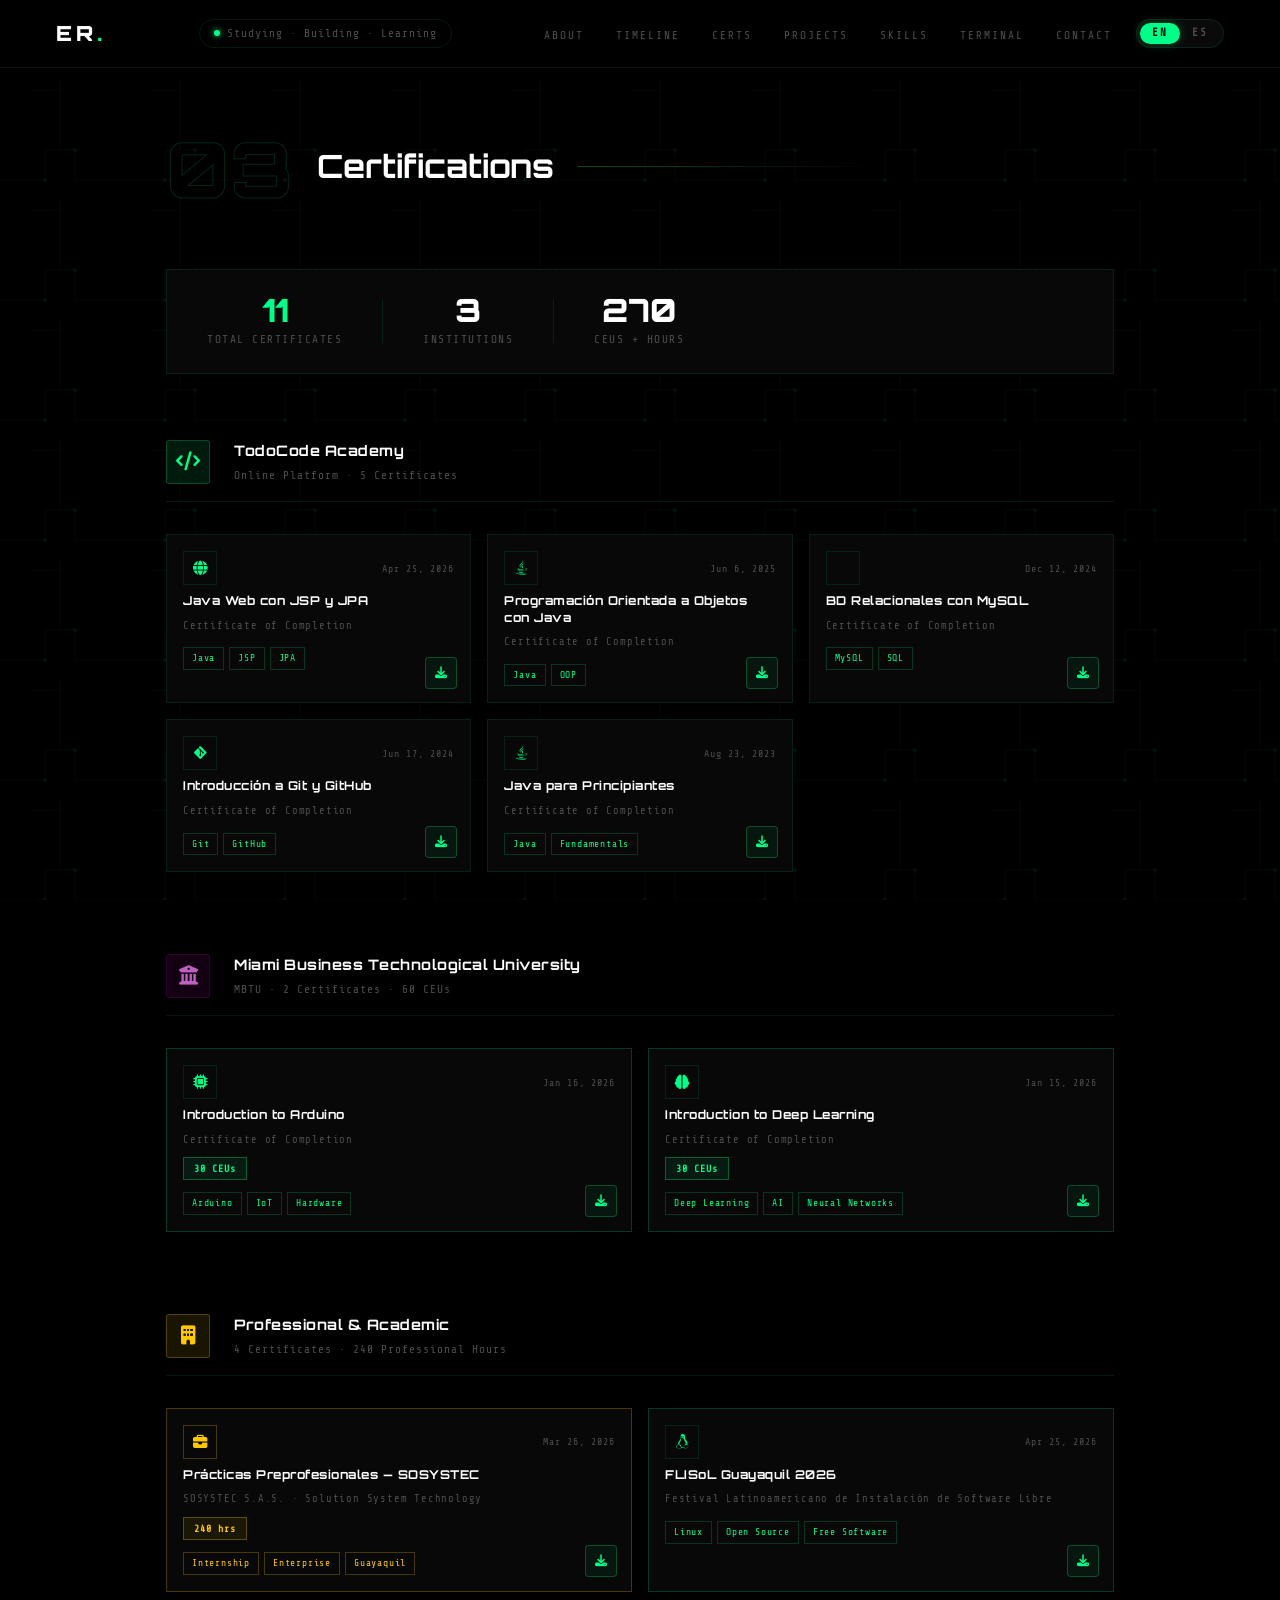
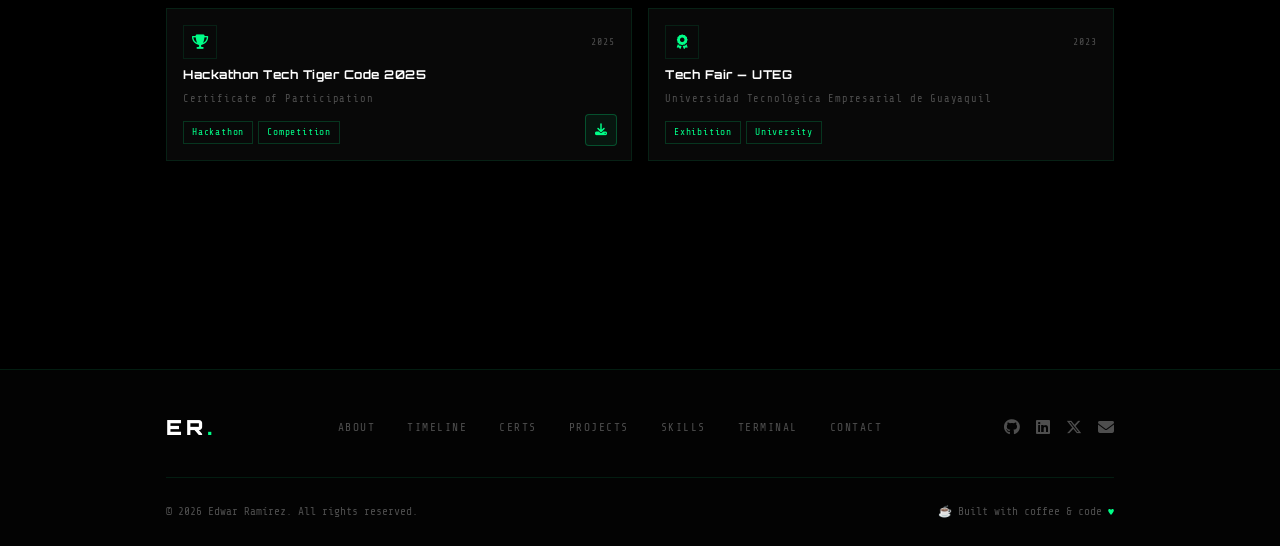
==== certs.html @ d4b58352 "feat: add Tech Tiger Code Challenge certificate - Add CERTIFICADO-TECH-TIGER-CODE-2025.pdf to certif" ====
<!DOCTYPE html>
<html lang="en" data-lang="en">
<head>
  <meta charset="UTF-8"/>
  <meta name="viewport" content="width=device-width, initial-scale=1.0"/>
  <title>Certifications | Edwar Ramírez</title>
  <link href="https://fonts.googleapis.com/css2?family=Orbitron:wght@400;700;900&family=Share+Tech+Mono&family=Space+Grotesk:wght@300;400;600;700&display=swap" rel="stylesheet"/>
  <link rel="stylesheet" href="https://cdnjs.cloudflare.com/ajax/libs/font-awesome/6.5.1/css/all.min.css"/>
  <link rel="stylesheet" href="styles.css"/>
  <link rel="icon" href="coffee-icon.png" type="image/png"/>
</head>
<body>
  <canvas id="matrixCanvas"></canvas>
  <div id="nav-placeholder"></div>

  <section class="section visible" id="certs">
    <div class="wrap">

      <div class="sec-head">
        <span class="sec-n">03</span>
        <h2 data-i18n="certs_title">Certifications</h2>
        <span class="sec-line"></span>
      </div>

      <!-- ── COUNTER STRIP ── -->
      <div class="certs-counter-strip">
        <div class="cert-count-item">
          <span class="cert-count-n accent">11</span>
          <span class="cert-count-l" data-i18n="certs_total">Total Certificates</span>
        </div>
        <div class="cert-count-div"></div>
        <div class="cert-count-item">
          <span class="cert-count-n">3</span>
          <span class="cert-count-l" data-i18n="certs_institutions">Institutions</span>
        </div>
        <div class="cert-count-div"></div>
        <div class="cert-count-item">
          <span class="cert-count-n">270</span>
          <span class="cert-count-l" data-i18n="certs_hours">CEUs + Hours</span>
        </div>
      </div>

      <!-- ══════════════════════════════
           BLOCK 1 — TodoCode Academy
      ══════════════════════════════ -->
      <div class="cert-block">
        <div class="cert-block-header">
          <div class="cert-block-logo todocode">
            <i class="fas fa-code"></i>
          </div>
          <div>
            <p class="cert-block-org">TodoCode Academy</p>
            <p class="cert-block-sub" data-i18n="certs_online">Online Platform · 5 Certificates</p>
          </div>
        </div>

        <div class="cert-grid">
          <div class="cert-card">
            <div class="cert-card-top">
              <div class="cert-ico"><i class="fas fa-globe"></i></div>
              <span class="cert-date">Apr 25, 2026</span>
            </div>
            <p class="cert-name" data-i18n="c_javaweb">Java Web con JSP y JPA</p>
            <p class="cert-sub" data-i18n="cert_completion">Certificate of Completion</p>
            <div class="cert-card-tags"><span>Java</span><span>JSP</span><span>JPA</span></div>
            <a href="certificados/Certificado Java Web - TodoCode.pdf" target="_blank" class="cert-download" title="Download Certificate"><i class="fas fa-download"></i></a>
          </div>

          <div class="cert-card">
            <div class="cert-card-top">
              <div class="cert-ico"><i class="fab fa-java"></i></div>
              <span class="cert-date">Jun 6, 2025</span>
            </div>
            <p class="cert-name" data-i18n="c_poo">Programación Orientada a Objetos con Java</p>
            <p class="cert-sub" data-i18n="cert_completion">Certificate of Completion</p>
            <div class="cert-card-tags"><span>Java</span><span>OOP</span></div>
            <a href="certificados/Certificado Curso POO con Java - TodoCode.pdf" target="_blank" class="cert-download" title="Download Certificate"><i class="fas fa-download"></i></a>
          </div>

          <div class="cert-card">
            <div class="cert-card-top">
              <div class="cert-ico"><i class="fa-brands fa-mysql"></i></div>
              <span class="cert-date">Dec 12, 2024</span>
            </div>
            <p class="cert-name" data-i18n="c_bd">BD Relacionales con MySQL</p>
            <p class="cert-sub" data-i18n="cert_completion">Certificate of Completion</p>
            <div class="cert-card-tags"><span>MySQL</span><span>SQL</span></div>
            <a href="certificados/BD Relacionales con MySQL - TodoCode.pdf" target="_blank" class="cert-download" title="Download Certificate"><i class="fas fa-download"></i></a>
          </div>

          <div class="cert-card">
            <div class="cert-card-top">
              <div class="cert-ico"><i class="fab fa-git-alt"></i></div>
              <span class="cert-date">Jun 17, 2024</span>
            </div>
            <p class="cert-name" data-i18n="c_git">Introducción a Git y GitHub</p>
            <p class="cert-sub" data-i18n="cert_completion">Certificate of Completion</p>
            <div class="cert-card-tags"><span>Git</span><span>GitHub</span></div>
            <a href="certificados/Git y GitHub - TodoCode.pdf" target="_blank" class="cert-download" title="Download Certificate"><i class="fas fa-download"></i></a>
          </div>

          <div class="cert-card">
            <div class="cert-card-top">
              <div class="cert-ico"><i class="fab fa-java"></i></div>
              <span class="cert-date">Aug 23, 2023</span>
            </div>
            <p class="cert-name" data-i18n="c_javabeg">Java para Principiantes</p>
            <p class="cert-sub" data-i18n="cert_completion">Certificate of Completion</p>
            <div class="cert-card-tags"><span>Java</span><span>Fundamentals</span></div>
            <a href="certificados/Java para Principiantes - TodoCode.pdf" target="_blank" class="cert-download" title="Download Certificate"><i class="fas fa-download"></i></a>
          </div>
        </div>
      </div>

      <!-- ══════════════════════════════
           BLOCK 2 — MBTU
      ══════════════════════════════ -->
      <div class="cert-block">
        <div class="cert-block-header">
          <div class="cert-block-logo mbtu">
            <i class="fas fa-university"></i>
          </div>
          <div>
            <p class="cert-block-org">Miami Business Technological University</p>
            <p class="cert-block-sub" data-i18n="certs_mbtu_sub">MBTU · 2 Certificates · 60 CEUs</p>
          </div>
        </div>

        <div class="cert-grid cert-grid--2">
          <div class="cert-card cert-card--featured">
            <div class="cert-card-top">
              <div class="cert-ico"><i class="fas fa-microchip"></i></div>
              <span class="cert-date">Jan 16, 2026</span>
            </div>
            <p class="cert-name" data-i18n="c_arduino">Introduction to Arduino</p>
            <p class="cert-sub" data-i18n="cert_completion">Certificate of Completion</p>
            <div class="cert-ceu-badge">30 CEUs</div>
            <div class="cert-card-tags"><span>Arduino</span><span>IoT</span><span>Hardware</span></div>
            <a href="certificados/Ramirez_Castillo_Edwar_Antonio_1762299228 (1).pdf" target="_blank" class="cert-download" title="Download Certificate"><i class="fas fa-download"></i></a>
          </div>

          <div class="cert-card cert-card--featured">
            <div class="cert-card-top">
              <div class="cert-ico"><i class="fas fa-brain"></i></div>
              <span class="cert-date">Jan 15, 2026</span>
            </div>
            <p class="cert-name" data-i18n="c_dl">Introduction to Deep Learning</p>
            <p class="cert-sub" data-i18n="cert_completion">Certificate of Completion</p>
            <div class="cert-ceu-badge">30 CEUs</div>
            <div class="cert-card-tags"><span>Deep Learning</span><span>AI</span><span>Neural Networks</span></div>
            <a href="certificados/Ramirez_Castillo_Edwar_Antonio_1762299228.pdf" target="_blank" class="cert-download" title="Download Certificate"><i class="fas fa-download"></i></a>
          </div>
        </div>
      </div>

      <!-- ══════════════════════════════
           BLOCK 3 — Professional & Academic
      ══════════════════════════════ -->
      <div class="cert-block">
        <div class="cert-block-header">
          <div class="cert-block-logo sosystec">
            <i class="fas fa-building"></i>
          </div>
          <div>
            <p class="cert-block-org" data-i18n="certs_other_org">Professional &amp; Academic</p>
            <p class="cert-block-sub" data-i18n="certs_other_sub">4 Certificates · 240 Professional Hours</p>
          </div>
        </div>

        <div class="cert-grid cert-grid--2">
          <div class="cert-card cert-card--featured cert-card--gold">
            <div class="cert-card-top">
              <div class="cert-ico"><i class="fas fa-briefcase"></i></div>
              <span class="cert-date">Mar 26, 2026</span>
            </div>
            <p class="cert-name" data-i18n="c_sosystec">Prácticas Preprofesionales — SOSYSTEC</p>
            <p class="cert-sub">SOSYSTEC S.A.S. · Solution System Technology</p>
            <div class="cert-ceu-badge cert-ceu-badge--gold">240 hrs</div>
            <div class="cert-card-tags"><span>Internship</span><span>Enterprise</span><span>Guayaquil</span></div>
            <a href="certificados/CERTIFICADO-EDWAR-RAMIREZ-SOSYSTEC.pdf" target="_blank" class="cert-download" title="Download Certificate"><i class="fas fa-download"></i></a>
          </div>

          <div class="cert-card cert-card--featured">
            <div class="cert-card-top">
              <div class="cert-ico"><i class="fab fa-linux"></i></div>
              <span class="cert-date">Apr 25, 2026</span>
            </div>
            <p class="cert-name">FLISoL Guayaquil 2026</p>
            <p class="cert-sub">Festival Latinoamericano de Instalación de Software Libre</p>
            <div class="cert-card-tags"><span>Linux</span><span>Open Source</span><span>Free Software</span></div>
            <a href="certificados/FLISOL-GUAYAQUIL-2026.pdf" target="_blank" class="cert-download" title="Download Certificate"><i class="fas fa-download"></i></a>
          </div>

          <div class="cert-card">
            <div class="cert-card-top">
              <div class="cert-ico"><i class="fas fa-trophy"></i></div>
              <span class="cert-date">2025</span>
            </div>
            <p class="cert-name" data-i18n="c_hackathon">Hackathon Tech Tiger Code 2025</p>
            <p class="cert-sub" data-i18n="cert_participation">Certificate of Participation</p>
            <div class="cert-card-tags"><span>Hackathon</span><span>Competition</span></div>
            <a href="certificados/CERTIFICADO-TECH-TIGER-CODE-2025.pdf" target="_blank" class="cert-download" title="Download Certificate"><i class="fas fa-download"></i></a>
          </div>

          <div class="cert-card">
            <div class="cert-card-top">
              <div class="cert-ico"><i class="fas fa-award"></i></div>
              <span class="cert-date">2023</span>
            </div>
            <p class="cert-name" data-i18n="c_uteg">Tech Fair — UTEG</p>
            <p class="cert-sub">Universidad Tecnológica Empresarial de Guayaquil</p>
            <div class="cert-card-tags"><span>Exhibition</span><span>University</span></div>
          </div>
        </div>
      </div>

    </div>
  </section>

  <div id="footer-placeholder"></div>
  <script src="components.js"></script>
  <script src="script.js"></script>

  <style>
    /* ── Certificate Download Button ── */
    .cert-download {
      position: absolute;
      bottom: .85rem;
      right: .85rem;
      width: 32px;
      height: 32px;
      display: flex;
      align-items: center;
      justify-content: center;
      border: 1px solid rgba(0,255,136,.25);
      background: rgba(0,255,136,.06);
      color: var(--accent, #00ff88);
      border-radius: 4px;
      font-size: .75rem;
      text-decoration: none;
      transition: all .2s;
      z-index: 2;
    }
    .cert-download:hover {
      background: var(--accent, #00ff88);
      color: #000;
      border-color: var(--accent, #00ff88);
      box-shadow: 0 0 12px rgba(0,255,136,.3);
    }
    .cert-card { position: relative; }
  </style>
</body>
</html>
---- styles.css ----
/* ───────────────────────────────────────────
   TOKENS
─────────────────────────────────────────── */
:root {
  --bg:     #000;
  --card:   #080808;
  --br:     rgba(0,255,136,.10);
  --br-h:   rgba(0,255,136,.36);
  --g:      #00ff88;
  --gdim:   rgba(0,255,136,.06);
  --w:      #fff;
  --gr:     #4e4e4e;
  --gr-l:   #888;

  --fd: 'Orbitron', monospace;
  --fm: 'Share Tech Mono', monospace;
  --fb: 'Space Grotesk', sans-serif;

  --t-xs:  .70rem;
  --t-sm:  .82rem;
  --t-b:   .93rem;
  --t-md:  1.05rem;
  --t-lg:  1.25rem;
  --t-xl:  1.6rem;
  --t-2xl: 2rem;
  --hero:  clamp(3.2rem, 7vw, 5.8rem);

  --sp1:8px; --sp2:16px; --sp3:24px; --sp4:32px; --sp5:40px;
  --sp6:48px; --sp7:56px; --sp8:64px; --sp10:80px; --sp16:128px;

  --nh:  68px;
  --mw:  1060px;
  --px:  56px;
  --rad: 3px;
}

/* ───────────────────────────────────────────
   RESET
─────────────────────────────────────────── */
*,*::before,*::after { box-sizing:border-box; margin:0; padding:0; }
html { scroll-behavior:smooth; scroll-padding-top:var(--nh); }
body { font-family:var(--fb); font-size:var(--t-b); background:var(--bg); color:var(--w); overflow-x:hidden; line-height:1.72; }
a    { color:inherit; text-decoration:none; }
img  { display:block; }

/* ───────────────────────────────────────────
   BACKGROUND
─────────────────────────────────────────── */
#matrixCanvas { position:fixed; inset:0; width:100%; height:100%; z-index:-2; opacity:.09; }
body::after {
  content:''; position:fixed; inset:0; z-index:-1; pointer-events:none;
  background-image: url("data:image/svg+xml,%3Csvg xmlns='http://www.w3.org/2000/svg' width='120' height='120'%3E%3Cpath d='M15 60h30M45 60V30M45 30h30M75 30V60M75 60h30M60 0v30M105 60h15M60 90v30M15 60H0M60 75v15M30 90h30' stroke='%2300ff880a' fill='none' stroke-width='1'/%3E%3Ccircle cx='45' cy='60' r='2' fill='%2300ff8810'/%3E%3Ccircle cx='75' cy='30' r='2' fill='%2300ff8810'/%3E%3C/svg%3E");
  background-size: 120px 120px;
}

/* ───────────────────────────────────────────
   UTILS
─────────────────────────────────────────── */
.accent  { color: var(--g); }
.hidden  { display: none !important; }

.btn-solid, .btn-outline {
  display:inline-flex; align-items:center; gap:var(--sp1);
  padding:12px 28px; font-family:var(--fm); font-size:var(--t-sm);
  letter-spacing:1px; border:none; cursor:pointer;
  clip-path:polygon(0 0,calc(100% - 9px) 0,100% 9px,100% 100%,9px 100%,0 calc(100% - 9px));
  transition:background .2s, color .2s, box-shadow .2s, transform .18s;
}
.btn-solid   { background:var(--g); color:#000; font-weight:700; }
.btn-solid:hover { background:#fff; box-shadow:0 0 28px rgba(0,255,136,.35); transform:translateY(-2px); }
.btn-outline { background:transparent; color:var(--w); border:1px solid var(--br); }
.btn-outline:hover { border-color:var(--g); color:var(--g); }

/* ───────────────────────────────────────────
   LAYOUT HELPERS
─────────────────────────────────────────── */
.wrap { max-width:var(--mw); margin:0 auto; padding:0 var(--px); }

/* ───────────────────────────────────────────
   SECTION SHARED
─────────────────────────────────────────── */
.section {
  padding:var(--sp16) 0;
  opacity:0; transform:translateY(28px);
  transition:opacity .85s ease, transform .85s ease;
}
.section.visible { opacity:1; transform:translateY(0); }

.sec-head {
  display:flex; align-items:center; gap:var(--sp3);
  margin-bottom:var(--sp8);
}
.sec-n {
  font-family:var(--fd); font-weight:900;
  font-size:clamp(2.8rem, 6vw, 5rem);
  color:transparent; -webkit-text-stroke:1px rgba(0,255,136,.16);
  line-height:1; user-select:none; flex-shrink:0; position:relative; top:3px;
}
.sec-head h2 {
  font-family:var(--fd); font-size:var(--t-2xl);
  font-weight:700; white-space:nowrap;
}
.sec-line {
  flex:1; max-width:300px; height:1px;
  background:linear-gradient(to right, rgba(0,255,136,.30), transparent);
}
.sec-intro { font-size:var(--t-md); color:var(--gr-l); margin-bottom:var(--sp8); max-width:540px; }

/* ───────────────────────────────────────────
   NAV
─────────────────────────────────────────── */
.nav {
  position:fixed; top:0; left:0; right:0; z-index:200;
  height:var(--nh);
  display:flex; align-items:center; gap:var(--sp3);
  padding:0 var(--px);
  background:rgba(0,0,0,.90); backdrop-filter:blur(16px);
  border-bottom:1px solid var(--br);
  transition:border-color .4s;
}
.nav-logo {
  font-family:var(--fd); font-weight:900;
  font-size:1.3rem; letter-spacing:4px; flex-shrink:0;
}
.nav-badge {
  flex:1; display:flex; justify-content:center;
  align-items:center; gap:7px;
  font-family:var(--fm); font-size:var(--t-xs);
  color:var(--gr); letter-spacing:1px;
  border:1px solid var(--br); padding:4px 14px;
  border-radius:20px; white-space:nowrap;
  max-width:fit-content; margin:0 auto;
}
.badge-dot {
  width:6px; height:6px; border-radius:50%;
  background:var(--g); box-shadow:0 0 6px var(--g);
  animation:pulse 2.5s ease-in-out infinite; flex-shrink:0;
}
.badge-dot.dim { background:var(--gr); box-shadow:none; animation:none; }

.nav-links {
  list-style:none; display:flex; gap:var(--sp4);
}
.nav-links a {
  font-family:var(--fm); font-size:var(--t-xs);
  color:var(--gr); letter-spacing:2px; text-transform:uppercase;
  padding-bottom:3px; position:relative; transition:color .3s;
}
.nav-links a::after {
  content:''; position:absolute; bottom:0; left:0;
  width:0; height:1px; background:var(--g); transition:width .3s;
}
.nav-links a:hover, .nav-links a.active { color:var(--g); }
.nav-links a:hover::after, .nav-links a.active::after { width:100%; }

.nav-right { display:flex; align-items:center; gap:var(--sp2); flex-shrink:0; }

/* ── Language pill ── */
.lang-pill {
  display:flex; align-items:center;
  background:rgba(255,255,255,.04);
  border:1px solid var(--br);
  border-radius:20px; padding:3px;
  cursor:pointer; position:relative;
  user-select:none; gap:0;
  transition:border-color .3s;
}
.lang-pill:hover { border-color:rgba(0,255,136,.30); }
.lp-track {
  position:absolute; left:3px; top:3px; bottom:3px;
  width:calc(50% - 3px);
  background:var(--g); border-radius:16px;
  transition:transform .3s cubic-bezier(.4,0,.2,1);
  box-shadow:0 0 10px rgba(0,255,136,.30);
}
.lp-opt {
  position:relative; z-index:1;
  padding:5px 12px;
  font-family:var(--fm); font-size:.68rem;
  letter-spacing:2px; font-weight:700;
  color:var(--gr); transition:color .25s; line-height:1;
}
.lp-opt.lp-active { color:#000; }
.lp-opt:hover:not(.lp-active) { color:var(--w); }

/* ── Menu button ── */
.menu-btn {
  display:none;
  align-items:center; gap:9px;
  background:none; border:1px solid var(--br);
  cursor:pointer; padding:7px 14px;
  color:var(--w); font-family:var(--fm);
  font-size:var(--t-xs); letter-spacing:2px;
  transition:border-color .3s, color .3s;
}
.menu-btn:hover { border-color:var(--g); color:var(--g); }
.menu-btn-icon { display:flex; flex-direction:column; gap:5px; }
.menu-btn-icon span { display:block; width:18px; height:1.5px; background:currentColor; transition:.3s; }

/* ───────────────────────────────────────────
   MENU OVERLAY
─────────────────────────────────────────── */
.menu-overlay {
  position:fixed; inset:0; z-index:500;
  background:rgba(0,0,0,.97);
  display:flex; align-items:center; justify-content:center;
  clip-path:inset(0 0 100% 0);
  transition:clip-path .6s cubic-bezier(.77,0,.175,1);
  pointer-events:none;
}
.menu-overlay.open {
  clip-path:inset(0 0 0% 0);
  pointer-events:auto;
}
.menu-overlay-inner {
  width:100%; max-width:var(--mw);
  padding:0 var(--px);
  display:flex; flex-direction:column;
  justify-content:center;
  height:100%;
  position:relative;
}
.menu-close {
  position:absolute; top:var(--sp4); right:var(--px);
  display:flex; align-items:center; gap:8px;
  background:none; border:none; cursor:pointer;
  font-family:var(--fm); font-size:var(--t-xs);
  color:var(--gr); letter-spacing:2px; text-transform:uppercase;
  transition:color .3s;
}
.menu-close:hover { color:var(--w); }
.mc-icon { position:relative; width:16px; height:16px; }
.mc-icon span { position:absolute; top:50%; left:0; width:100%; height:1.5px; background:currentColor; }
.mc-icon span:first-child { transform:rotate(45deg); }
.mc-icon span:last-child  { transform:rotate(-45deg); }
.menu-nav { display:flex; flex-direction:column; gap:0; margin-bottom:auto; margin-top:auto; }
.menu-link {
  display:flex; align-items:center;
  gap:var(--sp3); padding:var(--sp2) 0;
  border-bottom:1px solid rgba(255,255,255,.06);
  transition:padding-left .3s;
}
.menu-link:hover { padding-left:var(--sp2); }
.ml-n { font-family:var(--fm); font-size:var(--t-xs); color:var(--g); letter-spacing:2px; min-width:26px; flex-shrink:0; }
.ml-t { font-family:var(--fd); font-size:clamp(1.3rem, 3vw, 2rem); font-weight:700; color:var(--w); letter-spacing:2px; transition:color .3s; flex:1; }
.menu-link:hover .ml-t { color:var(--g); }
.ml-arr { font-size:1.2rem; color:var(--gr); opacity:0; transition:opacity .3s, transform .3s; }
.menu-link:hover .ml-arr { opacity:1; transform:translateX(4px); }
.menu-footer {
  display:flex; justify-content:space-between; align-items:center;
  padding:var(--sp4) 0 var(--sp3);
  border-top:1px solid rgba(255,255,255,.06);
  margin-top:var(--sp4);
}
.menu-socials { display:flex; gap:var(--sp4); font-family:var(--fm); font-size:var(--t-xs); color:var(--gr); letter-spacing:1px; }
.menu-socials a { transition:color .3s; }
.menu-socials a:hover { color:var(--g); }
.menu-copy { font-family:var(--fm); font-size:var(--t-xs); color:var(--gr); letter-spacing:1px; }

/* ───────────────────────────────────────────
   HERO
─────────────────────────────────────────── */
.hero {
  min-height:100vh;
  display:flex; align-items:center; gap:var(--sp8);
  padding:calc(var(--nh) + var(--sp8)) var(--px) var(--sp10);
  max-width:calc(var(--mw) + var(--px)*2); margin:0 auto;
  position:relative;
}
.hero-side {
  position:absolute;
  font-family:var(--fm); font-size:.6rem;
  color:var(--gr); letter-spacing:3px; text-transform:uppercase;
  writing-mode:vertical-rl; user-select:none;
}
.hero-side--l { left:14px; top:50%; transform:translateY(-50%) rotate(180deg); }
.hero-side--r { right:14px; top:50%; transform:translateY(-50%); }
.hero-content { flex:1 1 440px; max-width:540px; }
.hero-eyebrow { font-family:var(--fm); font-size:var(--t-xs); color:var(--g); letter-spacing:3px; margin-bottom:var(--sp3); opacity:0; animation:fadeUp .6s ease .3s forwards; }
.hero-title { font-family:var(--fd); font-weight:900; font-size:var(--hero); line-height:1; display:flex; flex-direction:column; gap:0; margin-bottom:var(--sp2); opacity:0; animation:fadeUp .6s ease .5s forwards; }
.hero-title .accent { text-shadow:0 0 40px rgba(0,255,136,.22); }
.hero-sub { font-family:var(--fm); font-size:var(--t-b); color:var(--gr-l); letter-spacing:2px; min-height:1.4em; margin-bottom:var(--sp3); opacity:0; animation:fadeUp .6s ease .7s forwards; }
#typingEl::after { content:'|'; color:var(--g); animation:blink 1s step-end infinite; }
.hero-status { display:inline-flex; align-items:center; gap:var(--sp1); font-family:var(--fm); font-size:var(--t-xs); color:var(--gr-l); letter-spacing:1px; border:1px solid rgba(0,255,136,.14); padding:6px var(--sp2); margin-bottom:var(--sp4); opacity:0; animation:fadeUp .6s ease .88s forwards; }
.hero-cta { display:flex; flex-wrap:wrap; gap:var(--sp2); margin-bottom:var(--sp7); opacity:0; animation:fadeUp .6s ease 1.05s forwards; }
.hero-scroll { display:flex; align-items:center; gap:var(--sp2); font-family:var(--fm); font-size:var(--t-xs); color:var(--gr); letter-spacing:2px; text-transform:uppercase; opacity:0; animation:fadeIn 1s ease 1.5s forwards; }
.scroll-bar { width:52px; height:1px; background:linear-gradient(to right, var(--g), transparent); animation:scrollPulse 2s ease-in-out infinite; }

/* Terminal */
.hero-terminal { flex:1 1 380px; display:flex; justify-content:center; align-items:center; opacity:0; animation:fadeIn 1.2s ease .9s forwards; }
.terminal { width:100%; max-width:480px; background:#050505; border:1px solid rgba(0,255,136,.18); border-radius:6px; box-shadow:0 0 36px rgba(0,255,136,.06), 0 20px 56px rgba(0,0,0,.65); overflow:hidden; animation:floatT 8s ease-in-out infinite; }
.terminal-head { display:flex; align-items:center; gap:7px; padding:10px 16px; background:#0e0e0e; border-bottom:1px solid rgba(0,255,136,.08); }
.t-btn { width:11px; height:11px; border-radius:50%; flex-shrink:0; }
.t-red { background:#ff5f57; } .t-yellow { background:#ffbd2e; } .t-green { background:#28c840; }
.t-label { margin-left:8px; font-family:var(--fm); font-size:var(--t-xs); color:var(--gr); letter-spacing:1px; }
.terminal-body { padding:18px 20px 22px; display:flex; flex-direction:column; gap:2px; max-height:320px; overflow-y:auto; overflow-x:hidden; scroll-behavior:smooth; }
.terminal-body::-webkit-scrollbar { width:4px; }
.terminal-body::-webkit-scrollbar-track { background:transparent; }
.terminal-body::-webkit-scrollbar-thumb { background:rgba(0,255,136,.25); border-radius:2px; }
.tl  { font-family:var(--fm); font-size:.79rem; line-height:1.7; white-space:nowrap; }
.tg  { height:7px; }
.tp  { color:var(--g); font-weight:700; margin-right:8px; text-shadow:0 0 6px rgba(0,255,136,.5); }
.tc  { color:#e0e0e0; }
.to  { color:var(--gr-l); padding-left:18px; }
.ta  { color:var(--g); }
.tk  { color:#80d8ff; display:inline-block; width:88px; }
.tv  { color:var(--gr-l); }
.t-cursor { color:var(--g); animation:blink 1s step-end infinite; text-shadow:0 0 8px rgba(0,255,136,.7); }

/* ── Interactive terminal ── */
.t-hint { margin-left:auto; font-size:.60rem; color:rgba(0,255,136,.35); letter-spacing:1px; font-style:italic; animation:pulse 3s ease-in-out infinite; display:block; }
.t-input-line { display:flex; align-items:center; gap:4px; flex-shrink:0; }
.t-input { flex:1; outline:none; background:transparent; color:var(--w); font-family:var(--fm); font-size:.79rem; line-height:1.7; caret-color:var(--g); min-width:4px; white-space:nowrap; overflow:hidden; border:none; display:inline-block; -webkit-user-modify:read-write-plaintext-only; }
.t-input:focus ~ .t-cursor, .t-input-line:focus-within .t-cursor { animation:blink .6s step-end infinite; }
#heroTerminal.t-focused { border-color:rgba(0,255,136,.35); box-shadow:0 0 40px rgba(0,255,136,.10), 0 20px 56px rgba(0,0,0,.65); }
.t-out-cmd     { color:#e0e0e0; }
.t-out-resp    { color:var(--gr-l); padding-left:18px; white-space:pre; }
.t-out-err     { color:#ff6b6b; padding-left:18px; }
.t-out-special { color:var(--g); padding-left:18px; white-space:pre; }
.t-out-warn    { color:#ffd740; padding-left:18px; }

/* ───────────────────────────────────────────
   MARQUEE
─────────────────────────────────────────── */
.marquee { overflow:hidden; border-top:1px solid var(--br); border-bottom:1px solid var(--br); background:rgba(0,255,136,.02); padding:11px 0; }
.marquee-inner { display:flex; gap:26px; align-items:center; width:max-content; animation:marqueeScroll 30s linear infinite; font-family:var(--fm); font-size:var(--t-xs); letter-spacing:2px; text-transform:uppercase; }
.marquee-inner span { color:var(--gr-l); white-space:nowrap; }
.marquee-inner .mx  { color:var(--g); font-size:.52rem; opacity:.7; }
.marquee:hover .marquee-inner { animation-play-state:paused; }
@keyframes marqueeScroll { from { transform:translateX(0); } to { transform:translateX(-50%); } }

/* ───────────────────────────────────────────
   BENTO (ABOUT)
─────────────────────────────────────────── */
.bento { display:grid; grid-template-columns: 250px 1fr 125px 125px 125px; gap:13px; }
.bcard--photo   { grid-column:1; grid-row:1/3; display:flex; flex-direction:column; gap:var(--sp3); }
.bcard--text    { grid-column:2; grid-row:1/3; display:flex; flex-direction:column; gap:var(--sp2); }
.bcard--stat    { grid-row:1; display:flex; flex-direction:column; align-items:center; justify-content:center; gap:8px; min-height:115px; }
.bcard--now     { grid-column:3/6; grid-row:2; display:flex; flex-direction:column; gap:var(--sp2); }
.bcard { background:var(--card); border:1px solid var(--br); padding:var(--sp3); position:relative; overflow:visible; transition:border-color .28s, box-shadow .28s; }
.bcard:hover { border-color:rgba(0,255,136,.24); box-shadow:0 0 20px rgba(0,255,136,.04); }
.bcorner { position:absolute; font-family:var(--fm); font-size:.8rem; color:rgba(0,255,136,.28); line-height:1; transition:color .3s; pointer-events:none; }
.bcorner--tl { top:-7px; left:-5px; }
.bcorner--tr { top:-7px; right:-5px; }
.bcorner--bl { bottom:-7px; left:-5px; }
.bcorner--br { bottom:-7px; right:-5px; }
.bcard:hover .bcorner { color:rgba(0,255,136,.65); }
.photo-wrap   { border-radius:var(--rad); overflow:hidden; }
.photo        { width:100%; border-radius:var(--rad); filter:grayscale(15%); transition:filter .5s; }
.photo:hover  { filter:grayscale(0%); }
.photo-name   { font-size:var(--t-lg); line-height:1.3; }
.tags         { display:flex; flex-wrap:wrap; gap:6px; margin-top:4px; }
.tags span    { padding:3px 11px; border:1px solid rgba(0,255,136,.18); font-family:var(--fm); font-size:var(--t-xs); color:var(--g); letter-spacing:1px; }
.bcard--text p { color:var(--gr-l); font-size:var(--t-sm); line-height:1.85; }
.bcard--text p .accent { color:var(--g); }
.stat-n { font-family:var(--fd); font-size:2.5rem; font-weight:900; line-height:1; color:var(--w); }
.stat-l { font-family:var(--fm); font-size:var(--t-xs); color:var(--gr); letter-spacing:2px; text-transform:uppercase; }
.now-label { font-family:var(--fm); font-size:var(--t-xs); color:var(--gr); letter-spacing:2px; text-transform:uppercase; margin-bottom:4px; }
.bcard--now ul { list-style:none; display:flex; flex-direction:column; gap:8px; }
.bcard--now li { display:flex; align-items:center; gap:8px; font-size:var(--t-sm); color:var(--gr-l); }

/* ───────────────────────────────────────────
   TIMELINE
─────────────────────────────────────────── */
.timeline { position:relative; display:flex; flex-direction:column; }
.timeline::before { content:''; position:absolute; left:130px; top:0; bottom:0; width:1px; background:linear-gradient(to bottom, var(--g), rgba(0,255,136,.03)); }
.tl-row { display:grid; grid-template-columns:130px 20px 1fr; gap:0; padding-bottom:var(--sp7); position:relative; }
.tl-meta { padding-right:var(--sp3); padding-top:2px; display:flex; flex-direction:column; align-items:flex-end; gap:6px; }
.tl-yr  { font-family:var(--fm); font-size:var(--t-xs); color:var(--g); letter-spacing:1.5px; white-space:nowrap; }
.tl-tag { font-family:var(--fm); font-size:.62rem; padding:2px 7px; background:rgba(0,255,136,.1); color:var(--g); border:1px solid rgba(0,255,136,.22); letter-spacing:1px; }
.tl-dot { width:9px; height:9px; border-radius:50%; background:var(--g); box-shadow:0 0 10px var(--g); position:relative; top:4px; left:5.5px; flex-shrink:0; }
.tl-body { padding-left:var(--sp4); padding-top:0; }
.tl-body h3 { font-family:var(--fd); font-size:.95rem; font-weight:700; letter-spacing:.5px; margin-bottom:4px; line-height:1.3; }
.tl-org  { font-family:var(--fm); font-size:var(--t-xs); color:var(--g); letter-spacing:1px; margin-bottom:var(--sp1); }
.tl-desc { font-size:var(--t-sm); color:var(--gr-l); line-height:1.8; margin-bottom:var(--sp2); }
.tl-tags { display:flex; flex-wrap:wrap; gap:6px; }
.tl-tags span { font-family:var(--fm); font-size:.64rem; color:var(--gr-l); border:1px solid var(--br); padding:2px 9px; letter-spacing:.8px; }

/* ───────────────────────────────────────────
   CERTIFICATIONS
─────────────────────────────────────────── */
.certs-counter-strip { display:flex; align-items:center; gap:var(--sp5); background:var(--card); border:1px solid var(--br); padding:var(--sp3) var(--sp5); margin-bottom:var(--sp8); }
.cert-count-item { display:flex; flex-direction:column; align-items:center; gap:4px; }
.cert-count-n { font-family:var(--fd); font-size:2rem; font-weight:900; line-height:1; }
.cert-count-l { font-family:var(--fm); font-size:var(--t-xs); color:var(--gr); letter-spacing:1.5px; text-transform:uppercase; }
.cert-count-div { width:1px; height:44px; background:var(--br); }
.cert-block { margin-bottom:var(--sp10); }
.cert-block-header { display:flex; align-items:center; gap:var(--sp3); margin-bottom:var(--sp4); padding-bottom:var(--sp2); border-bottom:1px solid var(--br); }
.cert-block-logo { width:44px; height:44px; border-radius:var(--rad); display:flex; align-items:center; justify-content:center; font-size:1.2rem; flex-shrink:0; }
.cert-block-logo.todocode { background:rgba(0,255,136,.1); color:var(--g); border:1px solid rgba(0,255,136,.22); }
.cert-block-logo.mbtu     { background:rgba(128,0,128,.15); color:#c060c0; border:1px solid rgba(128,0,128,.3); }
.cert-block-logo.sosystec { background:rgba(255,200,0,.1); color:#ffc800; border:1px solid rgba(255,200,0,.25); }
.cert-block-org { font-family:var(--fd); font-size:.9rem; font-weight:700; letter-spacing:.5px; }
.cert-block-sub { font-family:var(--fm); font-size:var(--t-xs); color:var(--gr); letter-spacing:1px; margin-top:3px; }
.cert-grid { display:grid; grid-template-columns:repeat(3,1fr); gap:var(--sp2); }
.cert-grid--2 { grid-template-columns:repeat(2,1fr); }
.cert-grid--3 { grid-template-columns:repeat(3,1fr); }
.cert-card { background:var(--card); border:1px solid var(--br); padding:var(--sp2) var(--sp2); display:flex; flex-direction:column; gap:8px; position:relative; overflow:hidden; transition:border-color .28s, transform .25s, box-shadow .25s; }
.cert-card::before { content:''; position:absolute; left:0; top:0; bottom:0; width:2px; background:var(--g); transform:scaleY(0); transition:transform .3s; transform-origin:bottom; }
.cert-card:hover { border-color:rgba(0,255,136,.28); transform:translateX(4px); }
.cert-card:hover::before { transform:scaleY(1); }
.cert-card--featured { border-color:rgba(0,255,136,.2); }
.cert-card--gold { border-color:rgba(255,200,0,.25); }
.cert-card--gold::before { background:#ffc800; }
.cert-card--gold:hover { border-color:rgba(255,200,0,.5); }
.cert-card-top { display:flex; justify-content:space-between; align-items:center; }
.cert-ico { width:34px; height:34px; border:1px solid var(--br); display:flex; align-items:center; justify-content:center; font-size:.9rem; color:var(--g); flex-shrink:0; }
.cert-card--gold .cert-ico { color:#ffc800; border-color:rgba(255,200,0,.25); }
.cert-date { font-family:var(--fm); font-size:.62rem; color:var(--gr); letter-spacing:1px; }
.cert-name { font-family:var(--fd); font-size:.76rem; font-weight:700; letter-spacing:.5px; line-height:1.35; }
.cert-sub  { font-family:var(--fm); font-size:.65rem; color:var(--gr); letter-spacing:.8px; }
.cert-card-tags { display:flex; flex-wrap:wrap; gap:5px; margin-top:4px; }
.cert-card-tags span { font-family:var(--fm); font-size:.60rem; color:var(--g); border:1px solid rgba(0,255,136,.18); padding:2px 8px; letter-spacing:.8px; }
.cert-card--gold .cert-card-tags span { color:#ffc800; border-color:rgba(255,200,0,.25); }
.cert-ceu-badge { display:inline-flex; align-items:center; font-family:var(--fm); font-size:.62rem; font-weight:700; color:var(--g); border:1px solid rgba(0,255,136,.3); background:rgba(0,255,136,.08); padding:2px 10px; letter-spacing:1px; align-self:flex-start; }
.cert-ceu-badge--gold { color:#ffc800; border-color:rgba(255,200,0,.3); background:rgba(255,200,0,.08); }

/* ───────────────────────────────────────────
   PROJECTS
─────────────────────────────────────────── */
.view-btns { display:flex; gap:5px; margin-left:auto; }
.vb { background:none; border:1px solid var(--br); color:var(--gr); padding:7px 10px; cursor:pointer; font-size:.82rem; transition:border-color .25s, color .25s, background .25s; }
.vb:hover, .vb.active { border-color:var(--g); color:var(--g); background:rgba(0,255,136,.05); }

/* Grid */
.proj-grid { display:grid; grid-template-columns:repeat(2,1fr); gap:var(--sp3); align-items:stretch; }
.proj-grid--3 { grid-template-columns:repeat(3,1fr); }

/* Image placeholder */
.pcard-img--placeholder { background:var(--card); }
.img-placeholder { width:100%; height:100%; display:flex; flex-direction:column; align-items:center; justify-content:center; gap:10px; border:1px dashed rgba(0,255,136,.22); }
.img-placeholder i   { font-size:2rem; color:rgba(0,255,136,.35); }
.img-placeholder span { font-family:var(--fm); font-size:var(--t-xs); color:rgba(0,255,136,.35); letter-spacing:1px; }

.pcard { background:var(--card); border:1px solid var(--br); display:flex; flex-direction:column; color:var(--w); position:relative; overflow:hidden; height:100%; transition:transform .28s, border-color .28s, box-shadow .28s; }
.pcard::before { content:''; position:absolute; top:0; left:0; right:0; height:2px; background:var(--g); box-shadow:0 0 10px var(--g); transform:scaleX(0); transition:transform .3s; }
.pcard:hover { transform:translateY(-6px); border-color:var(--br-h); box-shadow:0 20px 48px rgba(0,0,0,.7), 0 0 16px rgba(0,255,136,.06); }
.pcard:hover::before { transform:scaleX(1); }
.pcard--feat { border-color:rgba(0,255,136,.18); }

.pcard-img  { width:100%; height:210px; overflow:hidden; flex-shrink:0; }
.pimg       { width:100%; height:100%; object-fit:cover; object-position:top; filter:grayscale(15%); transition:filter .4s, transform .4s; }
.pcard:hover .pimg { filter:grayscale(0%); transform:scale(1.04); }
.pcard-icon { width:100%; height:210px; display:flex; align-items:center; justify-content:center; background:rgba(0,255,136,.03); border-bottom:1px solid var(--br); flex-shrink:0; }
.pcard-icon i { font-size:3.8rem; color:var(--g); filter:drop-shadow(0 0 12px rgba(0,255,136,.35)); }

.pcard-body { padding:var(--sp3); display:flex; flex-direction:column; gap:10px; flex:1; }
.pcard-head { display:flex; align-items:flex-start; justify-content:space-between; gap:var(--sp1); }
.pcard-head h3 { font-family:var(--fd); font-size:.84rem; font-weight:700; letter-spacing:1px; line-height:1.3; }
.parr { font-size:.78rem; color:var(--gr); flex-shrink:0; margin-top:2px; transition:color .25s, transform .25s; }
.pcard:hover .parr { color:var(--g); transform:translate(3px,-3px); }
.pdesc  { font-size:var(--t-sm); color:var(--gr-l); line-height:1.8; flex:1; }
.ptags  { display:flex; flex-wrap:wrap; gap:6px; margin-top:auto; }
.ptags span { font-family:var(--fm); font-size:var(--t-xs); color:var(--g); border:1px solid rgba(0,255,136,.18); padding:3px 10px; letter-spacing:.8px; }
.snip-badge { font-family:var(--fm); font-size:var(--t-xs); color:var(--gr); border:1px solid var(--br); padding:2px 8px; letter-spacing:1px; flex-shrink:0; }

/* Live code */
.mini-terminal { background:#050505; border:1px solid rgba(0,255,136,.18); border-radius:6px; overflow:hidden; flex:1; box-shadow:0 0 24px rgba(0,255,136,.05), 0 8px 24px rgba(0,0,0,.5); }
.mini-terminal .terminal-head { padding:9px 14px; background:#0e0e0e; border-bottom:1px solid rgba(0,255,136,.08); }
.mini-terminal .terminal-body { padding:14px 16px 16px; }
.codebox { background:transparent; border:none; padding:0; font-size:.78rem; line-height:1.85; overflow-x:auto; font-family:var(--fm); white-space:pre; color:var(--gr-l); }
.lcursor { display:inline-block; color:var(--g); animation:blink .9s step-end infinite; text-shadow:0 0 8px rgba(0,255,136,.8); margin-left:1px; font-size:.85em; vertical-align:text-bottom; }
.kw { color:#7ee8a2; } .cl { color:#00ff88; } .fn { color:#80d8ff; } .str { color:#ffd740; }

/* ── Java Snippet card ── */
.pcard--code {
  display: grid;
  grid-template-columns: 1fr 1.8fr;
  min-height: 220px;
}

.code-left {
  padding: 24px;
  display: flex;
  flex-direction: column;
  justify-content: space-between;
  border-right: 1px solid rgba(255, 255, 255, 0.08);
}

.code-left h3 {
  font-size: 16px;
  font-weight: 500;
  margin-bottom: 8px;
}

.code-left p {
  font-size: 13px;
  color: var(--color-muted, #8b949e); /* ajusta a tu variable de color secundario */
  line-height: 1.5;
  flex: 1;
  margin-bottom: 16px;
}

.code-right {
  padding: 16px;
  background: rgba(0, 0, 0, 0.2);
  display: flex;
  align-items: stretch;
}

/* ── Terminal ── */
.mini-terminal {
  width: 100%;
  background: #0d1117;
  border-radius: 8px;
  border: 1px solid #30363d;
  overflow: hidden;
  display: flex;
  flex-direction: column;
}

.terminal-head {
  background: #161b22;
  border-bottom: 1px solid #30363d;
  padding: 9px 14px;
  display: flex;
  align-items: center;
  gap: 8px;
}

.t-btn {
  width: 11px;
  height: 11px;
  border-radius: 50%;
  display: inline-block;
}
.t-red    { background: #ff5f57; }
.t-yellow { background: #febc2e; }
.t-green  { background: #28c840; }

.t-label {
  font-size: 11px;
  color: #8b949e;
  font-family: 'Share Tech Mono', monospace;
  margin-left: 6px;
}

.terminal-body {
  padding: 14px 18px;
  flex: 1;
  display: flex;
  align-items: flex-start;
}

.codebox {
  font-family: 'Share Tech Mono', monospace;
  font-size: 13px;
  line-height: 1.7;
  white-space: pre;
  color: #c9d1d9;
  background: transparent;
  border: none;
  margin: 0;
  padding: 0;
}

.lcursor {
  display: inline-block;
  animation: blink 1s step-end infinite;
  color: #3fb950;
}

@keyframes blink {
  0%, 100% { opacity: 1; }
  50%       { opacity: 0; }
}

/* List view */
.proj-list { display:flex; flex-direction:column; }
.pl-head { display:grid; grid-template-columns:1fr 1fr 80px 24px; padding:0 var(--sp2) var(--sp2); font-family:var(--fm); font-size:var(--t-xs); color:var(--gr); letter-spacing:2px; text-transform:uppercase; border-bottom:1px solid var(--br); }
.pl-row { display:grid; grid-template-columns:1fr 1fr 80px 24px; align-items:center; padding:var(--sp3) var(--sp2); border-bottom:1px solid rgba(255,255,255,.05); transition:background .22s, padding-left .22s; cursor:pointer; }
.pl-row:hover { background:rgba(0,255,136,.03); padding-left:calc(var(--sp2) + 8px); }
.pl-row.no-link { cursor:default; }
.pl-row.no-link:hover { background:none; padding-left:var(--sp2); }
.pl-name { font-family:var(--fd); font-size:.88rem; font-weight:700; letter-spacing:.5px; transition:color .22s; }
.pl-row:hover .pl-name { color:var(--g); }
.pl-stack { font-family:var(--fm); font-size:var(--t-xs); color:var(--gr-l); letter-spacing:1px; }
.pl-yr    { font-family:var(--fm); font-size:var(--t-xs); color:var(--gr); letter-spacing:1px; }
.pl-arr   { font-size:1rem; color:var(--g); transition:transform .22s; text-align:right; }
.pl-row:hover .pl-arr { transform:translate(3px,-3px); }

/* ───────────────────────────────────────────
   SKILLS
─────────────────────────────────────────── */
.sk-layout { display:grid; grid-template-columns:1fr 1fr; gap:var(--sp8); align-items:start; }
.sk-cards { display:flex; flex-direction:column; gap:var(--sp4); }
.sk-group  { }
.sk-label  { font-family:var(--fm); font-size:var(--t-xs); color:var(--gr); letter-spacing:2.5px; text-transform:uppercase; margin-bottom:10px; }
.sk-row { display:grid; grid-template-columns:repeat(3,1fr); gap:8px; }
.sk-card { background:var(--card); border:1px solid var(--br); height:88px; width:100%; display:flex; flex-direction:column; align-items:center; justify-content:center; gap:7px; position:relative; overflow:hidden; cursor:default; transition:border-color .28s, transform .28s, box-shadow .28s; }
.sk-card::after { content:''; position:absolute; inset:0; background:radial-gradient(circle at center, rgba(0,255,136,.07) 0%, transparent 68%); opacity:0; transition:opacity .28s; }
.sk-card:hover { border-color:var(--br-h); transform:translateY(-4px) scale(1.03); box-shadow:0 12px 28px rgba(0,0,0,.6), 0 0 10px rgba(0,255,136,.08); }
.sk-card:hover::after { opacity:1; }
.sk-card i    { font-size:1.65rem; color:var(--g); position:relative; z-index:1; transition:text-shadow .28s; }
.sk-card:hover i { text-shadow:0 0 12px var(--g); }
.sk-card span { font-family:var(--fm); font-size:.60rem; color:var(--gr-l); letter-spacing:1.2px; text-transform:uppercase; position:relative; z-index:1; }
.sk-bars { display:flex; flex-direction:column; gap:var(--sp5); padding-top:20px; }
.sk-bars .sk-label { margin-bottom:var(--sp3); }
.bar-list { display:flex; flex-direction:column; gap:var(--sp3); }
.bar-row  { display:flex; flex-direction:column; gap:8px; }
.bar-info { display:flex; justify-content:space-between; align-items:center; }
.bar-name { font-family:var(--fm); font-size:var(--t-xs); color:var(--w); letter-spacing:1px; }
.bar-pct  { font-family:var(--fd); font-size:.72rem; font-weight:700; }
.bar-track { height:3px; background:rgba(255,255,255,.06); border-radius:2px; overflow:hidden; position:relative; }
.bar-fill  { height:100%; width:0; background:linear-gradient(to right, rgba(0,255,136,.5), var(--g)); border-radius:2px; box-shadow:0 0 7px rgba(0,255,136,.38); }

/* ───────────────────────────────────────────
   GITHUB ACTIVITY
─────────────────────────────────────────── */
.gh-link-btn { display:inline-flex; align-items:center; gap:7px; font-family:var(--fm); font-size:var(--t-xs); color:var(--gr-l); letter-spacing:1.5px; border:1px solid var(--br); padding:6px 14px; margin-left:auto; flex-shrink:0; transition:color .25s, border-color .25s; }
.gh-link-btn:hover { color:var(--g); border-color:var(--g); }
.gh-stats { display:grid; grid-template-columns:repeat(4,1fr); gap:var(--sp2); margin-bottom:var(--sp6); }
.gh-stat-card { background:var(--card); border:1px solid var(--br); padding:var(--sp3) var(--sp2); display:flex; flex-direction:column; align-items:center; justify-content:center; gap:6px; min-height:96px; position:relative; overflow:hidden; transition:border-color .28s, box-shadow .28s; }
.gh-stat-card::before { content:''; position:absolute; top:0; left:0; right:0; height:1px; background:var(--g); box-shadow:0 0 8px var(--g); transform:scaleX(0); transition:transform .3s; }
.gh-stat-card:hover { border-color:rgba(0,255,136,.28); box-shadow:0 0 20px rgba(0,255,136,.05); }
.gh-stat-card:hover::before { transform:scaleX(1); }
.gh-stat-num   { font-family:var(--fd); font-size:2rem; font-weight:900; line-height:1; color:var(--w); }
.gh-stat-label { font-family:var(--fm); font-size:var(--t-xs); color:var(--gr); letter-spacing:2px; text-transform:uppercase; }
.gh-stat-loading, .gh-repos-loading { display:flex; align-items:center; gap:8px; font-family:var(--fm); font-size:var(--t-xs); color:var(--gr); letter-spacing:1px; }
.gh-dot { width:6px; height:6px; border-radius:50%; background:var(--g); box-shadow:0 0 6px var(--g); animation:pulse 1.5s ease-in-out infinite; flex-shrink:0; }
.gh-section-label { display:flex; align-items:center; gap:8px; font-family:var(--fm); font-size:var(--t-xs); color:var(--gr); letter-spacing:2.5px; text-transform:uppercase; margin-bottom:var(--sp3); }
.gh-repos { display:grid; grid-template-columns:repeat(2,1fr); gap:var(--sp2); }
.gh-repo-card { background:var(--card); border:1px solid var(--br); padding:var(--sp2) var(--sp3); display:flex; flex-direction:column; gap:8px; transition:border-color .28s, transform .25s; position:relative; overflow:hidden; }
.gh-repo-card:hover { border-color:rgba(0,255,136,.28); transform:translateY(-3px); }
.gh-repo-top { display:flex; align-items:center; justify-content:space-between; gap:var(--sp1); }
.gh-repo-name { font-family:var(--fd); font-size:.78rem; font-weight:700; color:var(--g); letter-spacing:.5px; white-space:nowrap; overflow:hidden; text-overflow:ellipsis; }
.gh-repo-arr { font-size:.75rem; color:var(--gr); transition:color .25s, transform .25s; flex-shrink:0; }
.gh-repo-card:hover .gh-repo-arr { color:var(--g); transform:translate(2px,-2px); }
.gh-repo-desc { font-size:var(--t-xs); color:var(--gr-l); line-height:1.6; display:-webkit-box; -webkit-line-clamp:2; -webkit-box-orient:vertical; overflow:hidden; }
.gh-repo-meta { display:flex; align-items:center; gap:var(--sp2); font-family:var(--fm); font-size:.65rem; color:var(--gr); }
.gh-repo-lang { display:flex; align-items:center; gap:5px; }
.gh-lang-dot { width:8px; height:8px; border-radius:50%; background:#f89820; flex-shrink:0; }
.gh-lang-dot.java   { background:#b07219; }
.gh-lang-dot.html   { background:#e34c26; }
.gh-lang-dot.css    { background:#563d7c; }
.gh-lang-dot.js     { background:#f1e05a; }
.gh-lang-dot.python { background:#3572A5; }
.gh-stars { display:flex; align-items:center; gap:4px; }
.gh-commits { display:flex; flex-direction:column; gap:0; }
.gh-commit-row { display:grid; grid-template-columns:auto 1fr auto; align-items:center; gap:var(--sp2); padding:var(--sp2) 0; border-bottom:1px solid rgba(255,255,255,.05); }
.gh-commit-dot { width:8px; height:8px; border-radius:50%; background:var(--g); box-shadow:0 0 6px var(--g); flex-shrink:0; }
.gh-commit-info { display:flex; flex-direction:column; gap:3px; min-width:0; }
.gh-commit-msg  { font-size:var(--t-sm); color:var(--w); white-space:nowrap; overflow:hidden; text-overflow:ellipsis; }
.gh-commit-repo { font-family:var(--fm); font-size:.65rem; color:var(--g); letter-spacing:.8px; }
.gh-commit-date { font-family:var(--fm); font-size:.65rem; color:var(--gr); letter-spacing:.5px; flex-shrink:0; white-space:nowrap; }
.gh-error { grid-column:1/-1; text-align:center; font-family:var(--fm); font-size:var(--t-xs); color:var(--gr); padding:var(--sp4); border:1px dashed var(--br); letter-spacing:1px; }

/* ───────────────────────────────────────────
   CONTACT
─────────────────────────────────────────── */
.ct-layout { display:grid; grid-template-columns:1fr 1.6fr; gap:var(--sp10); align-items:start; }
.ct-headline { font-family:var(--fd); font-size:var(--t-xl); font-weight:700; line-height:1.28; margin-bottom:var(--sp2); }
.ct-sub  { font-size:var(--t-sm); color:var(--gr-l); line-height:1.85; margin-bottom:var(--sp4); }
.ct-email { display:flex; align-items:center; gap:var(--sp1); font-size:var(--t-sm); color:var(--gr-l); margin-bottom:var(--sp4); word-break:break-all; }
.ct-email i { color:var(--g); font-size:1rem; flex-shrink:0; }
.ct-email a { color:var(--gr-l); transition:color .25s; }
.ct-email a:hover { color:var(--g); }
.ct-socials { display:flex; gap:var(--sp1); }
.csoc { width:42px; height:42px; border:1px solid var(--br); display:flex; align-items:center; justify-content:center; font-size:1.05rem; color:var(--gr); transition:border-color .25s, color .25s, box-shadow .25s; }
.csoc:hover { border-color:var(--g); color:var(--g); box-shadow:0 0 10px rgba(0,255,136,.12); }
.ct-form { display:flex; flex-direction:column; gap:var(--sp2); }
.form-row { display:grid; grid-template-columns:1fr 1fr; gap:var(--sp2); }
.ff { display:flex; flex-direction:column; gap:7px; }
.ff label { font-family:var(--fm); font-size:var(--t-xs); color:var(--gr); letter-spacing:1.5px; text-transform:uppercase; }
.ct-form input, .ct-form textarea { width:100%; padding:12px 14px; background:var(--card); border:1px solid var(--br); color:var(--w); font-family:var(--fm); font-size:var(--t-sm); outline:none; border-radius:var(--rad); transition:border-color .25s, box-shadow .25s; -webkit-appearance:none; }
.ct-form input::placeholder, .ct-form textarea::placeholder { color:#252525; }
.ct-form input:focus, .ct-form textarea:focus { border-color:var(--g); box-shadow:0 0 10px rgba(0,255,136,.08); }
.ct-form textarea { min-height:155px; resize:vertical; }

/* ───────────────────────────────────────────
   FOOTER
─────────────────────────────────────────── */
.footer { border-top:1px solid var(--br); background:#030303; padding:0; }
.footer-inner { padding-top:0; padding-bottom:0; }
.footer-top { display:flex; align-items:center; justify-content:space-between; padding:var(--sp5) 0 var(--sp4); gap:var(--sp3); flex-wrap:wrap; }
.footer-links { display:flex; gap:var(--sp4); flex-wrap:wrap; }
.footer-links a { font-family:var(--fm); font-size:var(--t-xs); color:var(--gr); letter-spacing:1.5px; text-transform:uppercase; transition:color .25s; }
.footer-links a:hover { color:var(--g); }
.footer-soc { display:flex; gap:var(--sp2); }
.footer-soc a { font-size:1rem; color:var(--gr); transition:color .25s; }
.footer-soc a:hover { color:var(--g); }
.footer-div { height:1px; background:var(--br); }
.footer-bot { display:flex; align-items:center; justify-content:space-between; padding:var(--sp3) 0; gap:var(--sp2); flex-wrap:wrap; }
.footer-bot p { font-family:var(--fm); font-size:var(--t-xs); color:var(--gr); }

/* ───────────────────────────────────────────
   KEYFRAMES
─────────────────────────────────────────── */
@keyframes fadeUp   { from{opacity:0;transform:translateY(16px)} to{opacity:1;transform:translateY(0)} }
@keyframes fadeIn   { from{opacity:0} to{opacity:1} }
@keyframes blink    { 0%,100%{opacity:1} 50%{opacity:0} }
@keyframes pulse    { 0%,100%{box-shadow:0 0 6px rgba(0,255,136,.6)} 50%{box-shadow:0 0 14px var(--g)} }
@keyframes scrollPulse { 0%,100%{opacity:.4} 50%{opacity:1} }
@keyframes floatT   { 0%,100%{transform:translateY(0)} 35%{transform:translateY(-13px)} 70%{transform:translateY(7px)} }

/* ───────────────────────────────────────────
   RESPONSIVE  1024px
─────────────────────────────────────────── */
@media(max-width:1024px){
  :root{--px:36px}
  .nav-links { display:none; }
  .menu-btn  { display:flex; }
  .bento { grid-template-columns:220px 1fr 115px 115px 115px; }
  .sk-layout { gap:var(--sp5); }
  .ct-layout { grid-template-columns:1fr 1.4fr; gap:var(--sp7); }
}

/* ───────────────────────────────────────────
   RESPONSIVE  860px
─────────────────────────────────────────── */
@media(max-width:860px){
  :root{--px:28px; --sp16:96px}
  .nav-badge { display:none; }
  .hero-side { display:none; }
  .hero { flex-direction:column-reverse; padding-top:calc(var(--nh) + var(--sp5)); padding-bottom:var(--sp8); text-align:center; gap:var(--sp4); min-height:unset; }
  .hero-content { max-width:100%; }
  .hero-terminal { width:100%; max-width:440px; margin:0 auto; }
  .terminal { max-width:100%; }
  .hero-cta { justify-content:center; }
  .hero-scroll { justify-content:center; }
  .hero-status { margin:0 auto var(--sp4); }
  .bento { grid-template-columns:1fr 1fr 1fr; }
  .bcard--photo { grid-column:1; grid-row:1; }
  .bcard--text  { grid-column:2/4; grid-row:1; }
  .bcard--stat  { grid-row:2; }
  .bcard--now   { grid-column:1/4; grid-row:3; }
  .sk-layout { grid-template-columns:1fr; gap:var(--sp6); }
  .certs-counter-strip { gap:var(--sp3); padding:var(--sp2) var(--sp3); }
  .cert-grid, .cert-grid--3 { grid-template-columns:1fr 1fr; }
  .cert-grid--2 { grid-template-columns:1fr 1fr; }
  .gh-stats { grid-template-columns:repeat(2,1fr); }
  .gh-repos { grid-template-columns:1fr; }
  .ct-layout { grid-template-columns:1fr; gap:var(--sp6); }
  .timeline::before { left:110px; }
  .tl-row { grid-template-columns:110px 20px 1fr; }
  .pcard-img, .pcard-icon { height:180px; }

  /* Java Snippet — columna en tablet */
  .pcard--code {
    grid-column: span 2;
    flex-direction: column;
  }
  .pcard--code .pcard-body {
    grid-template-columns: 1fr;
    grid-template-rows: auto auto auto;
  }
  .pcard--code .mini-terminal {
    grid-column: 1;
    grid-row: 2;
    min-height: 200px;
    height: 200px;
  }
  .pcard--code .ptags {
    grid-column: 1;
    grid-row: 3;
  }
}

/* ───────────────────────────────────────────
   RESPONSIVE  640px
─────────────────────────────────────────── */
@media(max-width:640px){
  :root{--px:18px; --sp16:72px}
  .menu-overlay-inner { padding:0 var(--px); }
  .menu-close { right:var(--px); }
  .sec-head { gap:var(--sp2); margin-bottom:var(--sp5); }
  .sec-head h2 { font-size:1.5rem; }
  .sec-line { display:none; }
  .sec-n { font-size:2.6rem; }
  .hero-title { font-size:clamp(2.5rem,10vw,3.4rem); }
  .tl { font-size:.72rem; }
  .bento { grid-template-columns:1fr; }
  .bcard--photo, .bcard--text, .bcard--stat, .bcard--now { grid-column:1!important; grid-row:auto!important; }
  .timeline::before { display:none; }
  .tl-row { grid-template-columns:auto 1fr; grid-template-rows:auto auto; gap:var(--sp1) var(--sp2); padding-bottom:var(--sp5); }
  .tl-meta { grid-column:1; grid-row:1; flex-direction:row; align-items:center; padding:0; }
  .tl-dot  { grid-column:2; grid-row:1; display:none; }
  .tl-body { grid-column:1/3; grid-row:2; padding-left:var(--sp2); border-left:2px solid rgba(0,255,136,.22); }
  .certs-counter-strip { gap:var(--sp3); padding:var(--sp2) var(--sp3); flex-wrap:wrap; justify-content:center; }
  .cert-grid, .cert-grid--2, .cert-grid--3 { grid-template-columns:1fr; }
  .proj-grid  { grid-template-columns:1fr; }
  .proj-grid--3 { grid-template-columns:1fr; }
  .pcard-img, .pcard-icon { height:230px; }
  .pl-head, .pl-row { grid-template-columns:1fr 80px 24px; }
  .pl-stack { display:none; }
  .form-row { grid-template-columns:1fr; }
  .footer-top { flex-direction:column; align-items:flex-start; gap:var(--sp3); }
  .footer-links { gap:var(--sp2); flex-wrap:wrap; }
  .footer-bot { flex-direction:column; align-items:flex-start; }

  /* Java Snippet — una sola columna en móvil */
  .pcard--code { grid-column: span 1; flex-direction: column; }
  .pcard--code .pcard-body { grid-template-columns: 1fr; }
  .pcard--code .mini-terminal { grid-column: 1; grid-row: 2; height: 180px; min-height: 180px; }
}

/* ───────────────────────────────────────────
   RESPONSIVE  420px
─────────────────────────────────────────── */
@media(max-width:420px){
  :root{--px:14px}
  .hero-title { font-size:2.3rem; }
  .nav-logo   { font-size:1.1rem; }
  .menu-btn-text { display:none; }
  .ct-headline { font-size:1.2rem; }
}
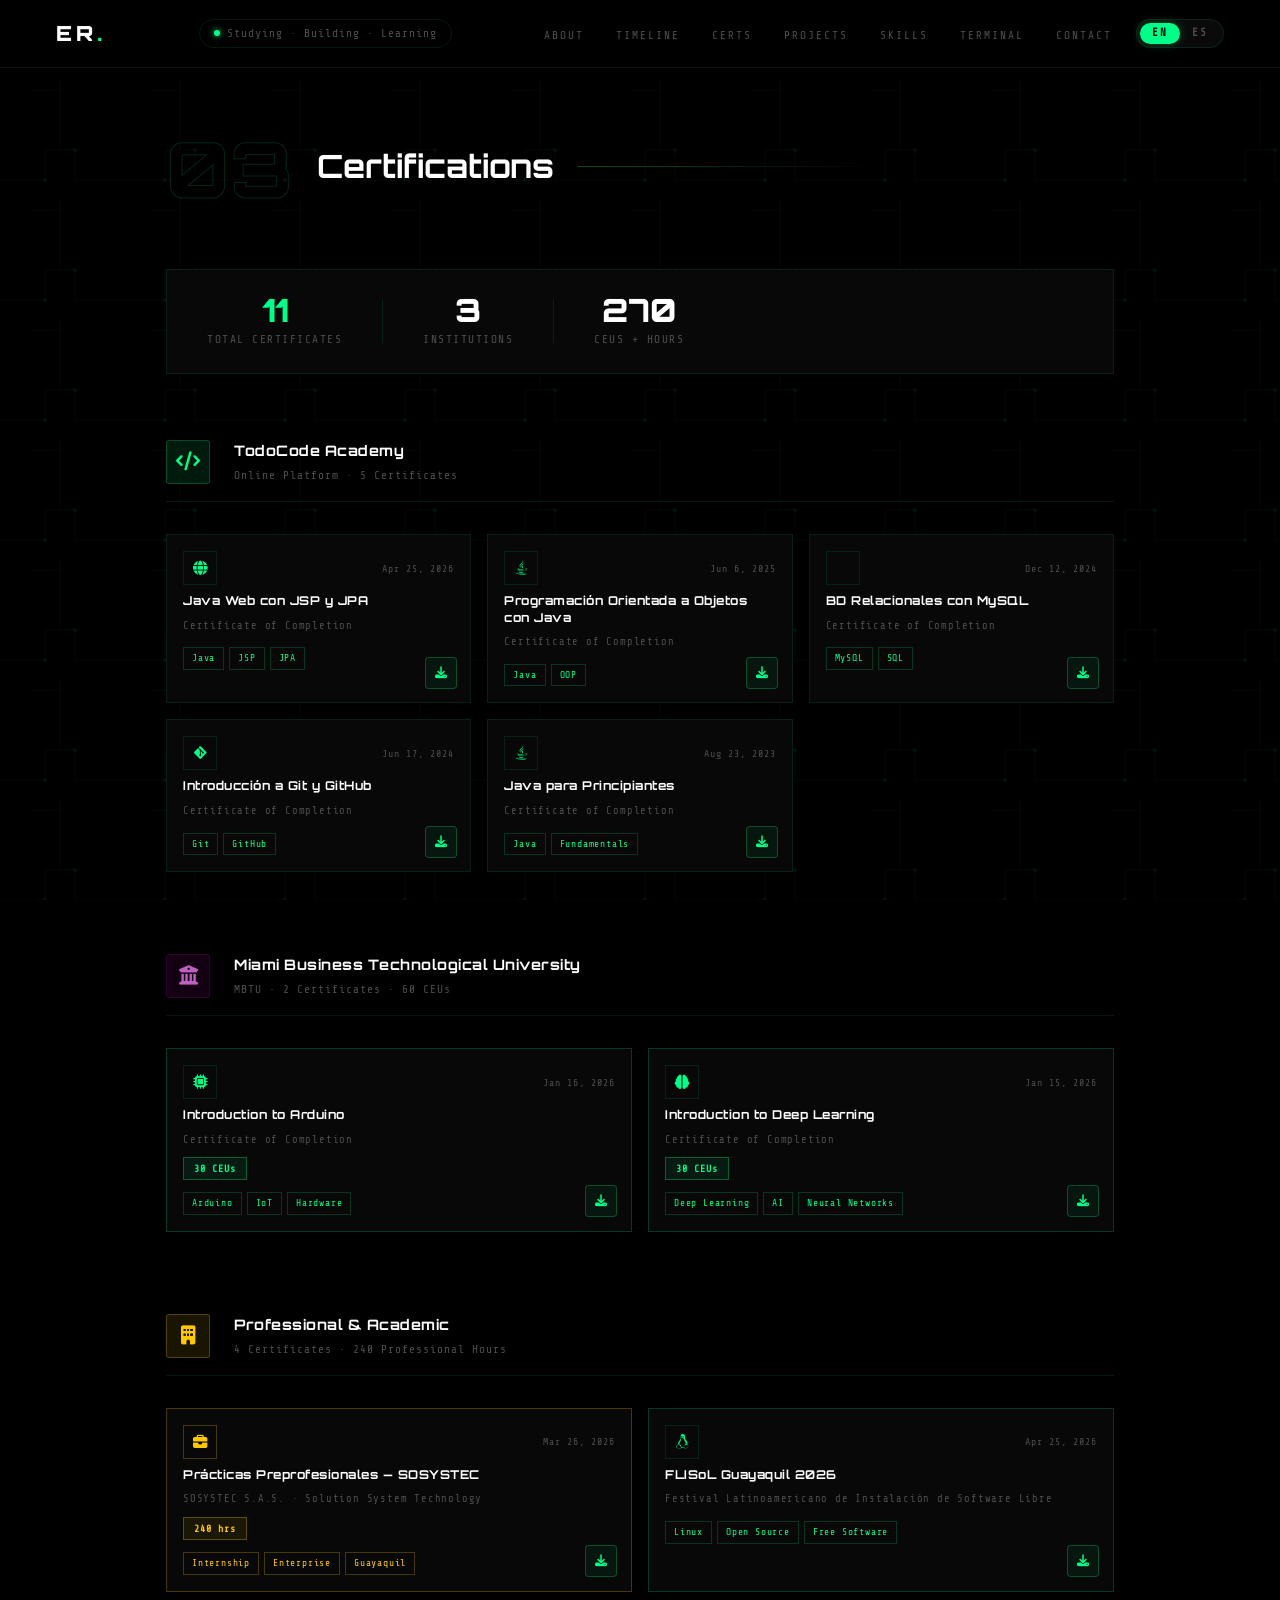
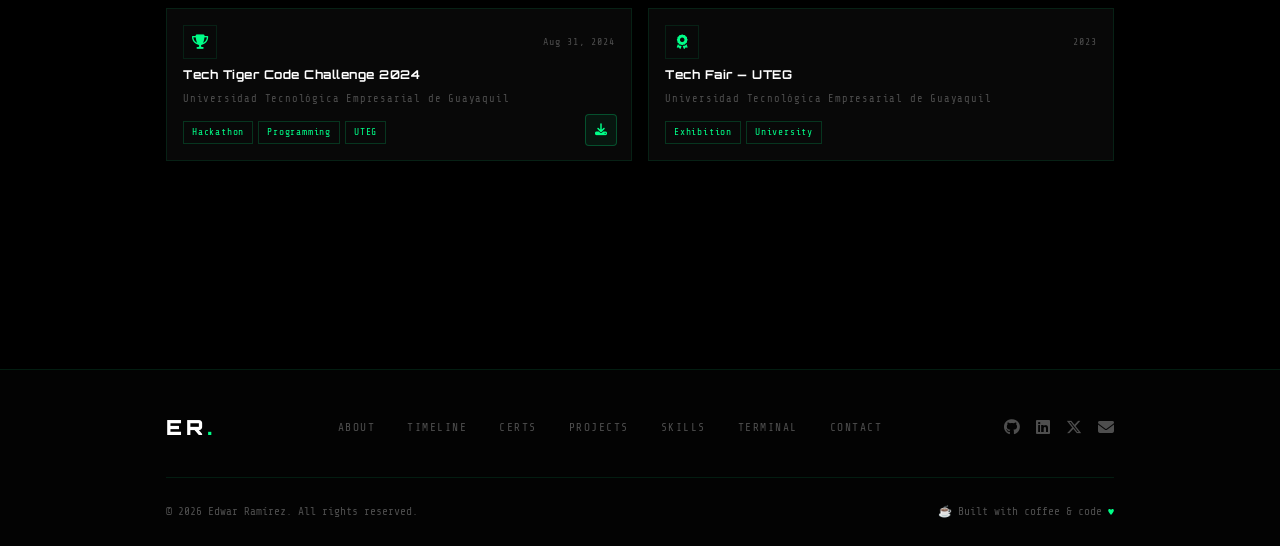
==== commit 788033bf: "fix: update Tech Tiger Code Challenge certification details - Date: Aug 31, 2024 (was 2025) - Instit" ====
--- a/certs.html
+++ b/certs.html
@@ -194,11 +194,11 @@
           <div class="cert-card">
             <div class="cert-card-top">
               <div class="cert-ico"><i class="fas fa-trophy"></i></div>
-              <span class="cert-date">2025</span>
-            </div>
-            <p class="cert-name" data-i18n="c_hackathon">Hackathon Tech Tiger Code 2025</p>
-            <p class="cert-sub" data-i18n="cert_participation">Certificate of Participation</p>
-            <div class="cert-card-tags"><span>Hackathon</span><span>Competition</span></div>
+              <span class="cert-date">Aug 31, 2024</span>
+            </div>
+            <p class="cert-name">Tech Tiger Code Challenge 2024</p>
+            <p class="cert-sub">Universidad Tecnológica Empresarial de Guayaquil</p>
+            <div class="cert-card-tags"><span>Hackathon</span><span>Programming</span><span>UTEG</span></div>
             <a href="certificados/CERTIFICADO-TECH-TIGER-CODE-2025.pdf" target="_blank" class="cert-download" title="Download Certificate"><i class="fas fa-download"></i></a>
           </div>
 
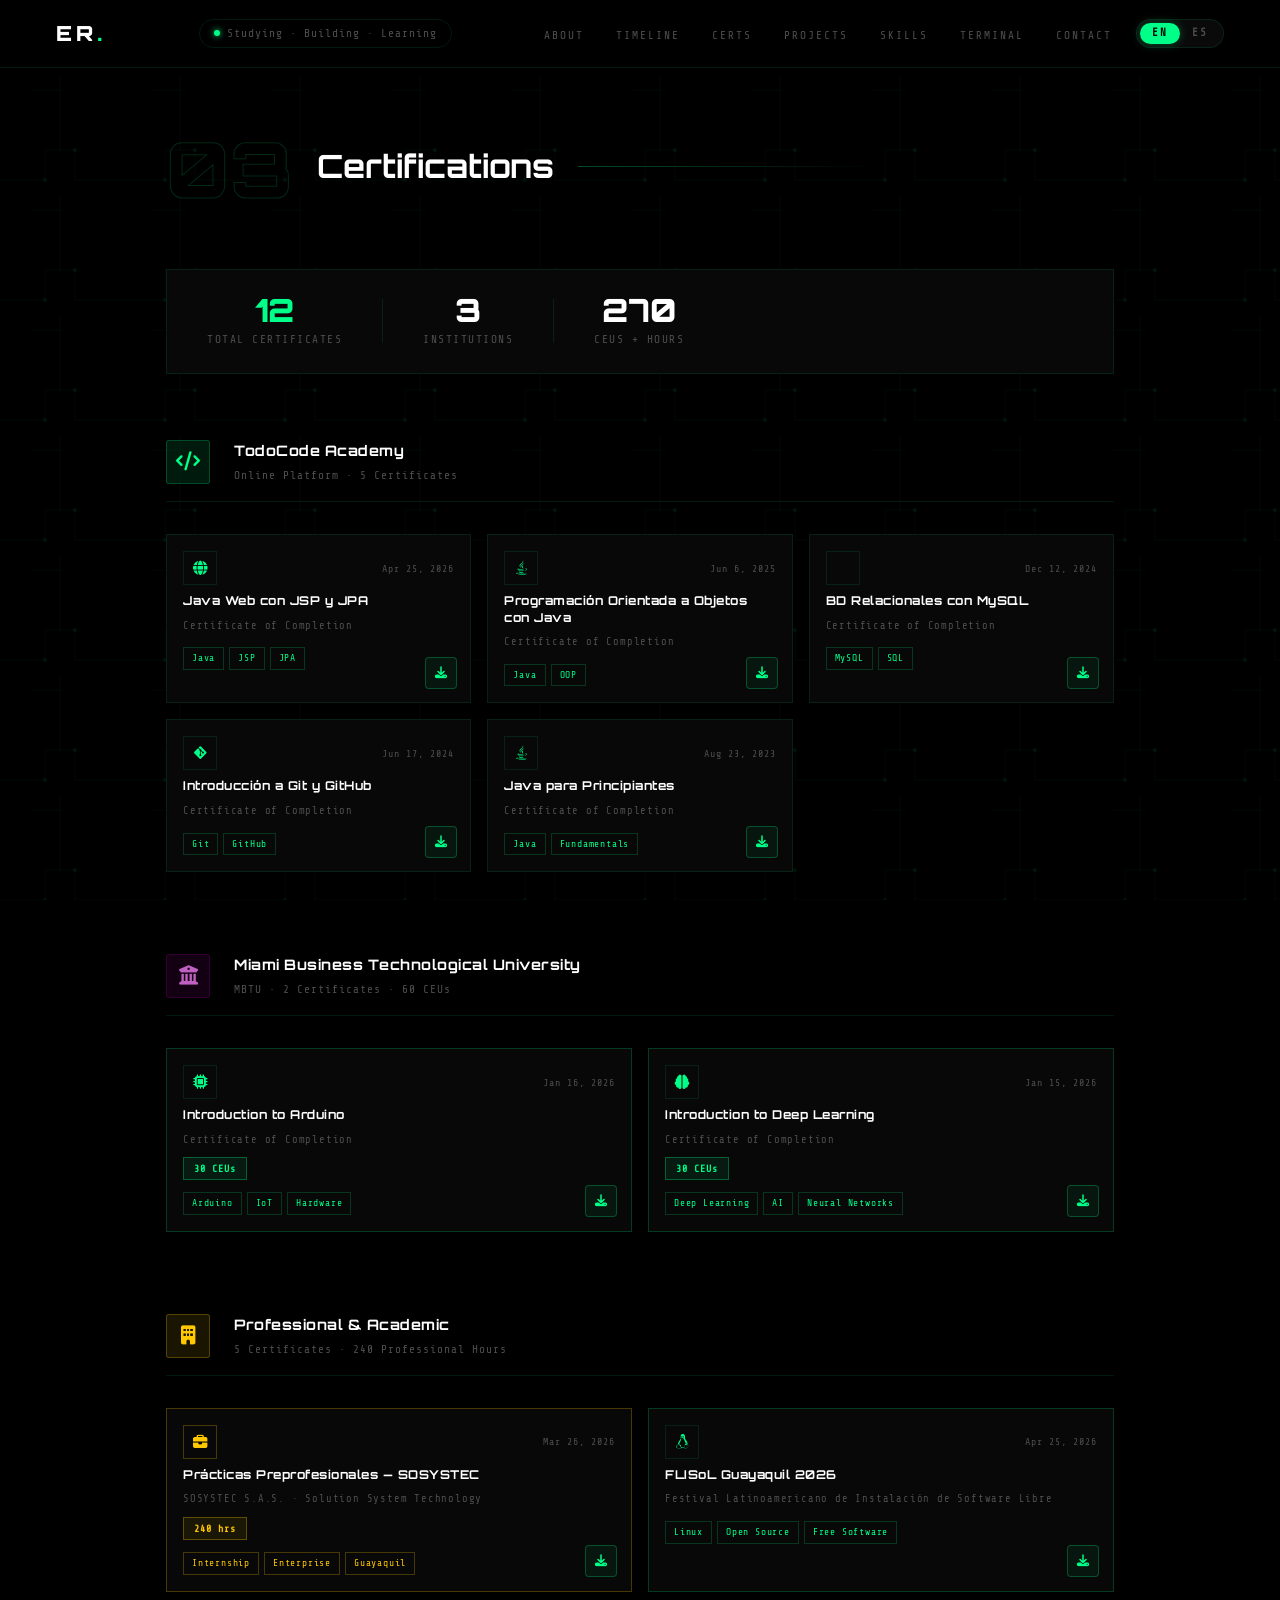
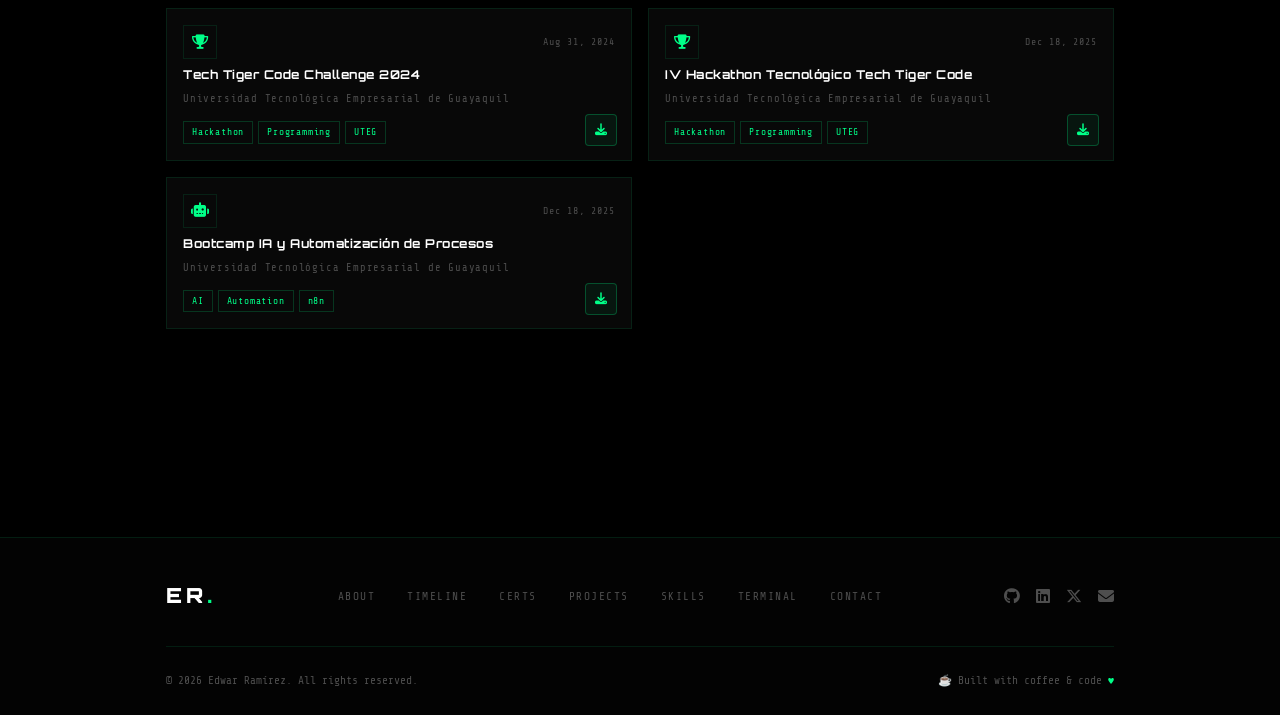
==== commit 90666673: "feat: add IV Hackathon Tech Tiger Code and Bootcamp IA certifications - Replace Tech Fair — UTEG wit" ====
--- a/certs.html
+++ b/certs.html
@@ -25,7 +25,7 @@
       <!-- ── COUNTER STRIP ── -->
       <div class="certs-counter-strip">
         <div class="cert-count-item">
-          <span class="cert-count-n accent">11</span>
+          <span class="cert-count-n accent">12</span>
           <span class="cert-count-l" data-i18n="certs_total">Total Certificates</span>
         </div>
         <div class="cert-count-div"></div>
@@ -163,7 +163,7 @@
           </div>
           <div>
             <p class="cert-block-org" data-i18n="certs_other_org">Professional &amp; Academic</p>
-            <p class="cert-block-sub" data-i18n="certs_other_sub">4 Certificates · 240 Professional Hours</p>
+            <p class="cert-block-sub" data-i18n="certs_other_sub">5 Certificates · 240 Professional Hours</p>
           </div>
         </div>
 
@@ -204,12 +204,24 @@
 
           <div class="cert-card">
             <div class="cert-card-top">
-              <div class="cert-ico"><i class="fas fa-award"></i></div>
-              <span class="cert-date">2023</span>
-            </div>
-            <p class="cert-name" data-i18n="c_uteg">Tech Fair — UTEG</p>
+              <div class="cert-ico"><i class="fas fa-trophy"></i></div>
+              <span class="cert-date">Dec 18, 2025</span>
+            </div>
+            <p class="cert-name">IV Hackathon Tecnológico Tech Tiger Code</p>
             <p class="cert-sub">Universidad Tecnológica Empresarial de Guayaquil</p>
-            <div class="cert-card-tags"><span>Exhibition</span><span>University</span></div>
+            <div class="cert-card-tags"><span>Hackathon</span><span>Programming</span><span>UTEG</span></div>
+            <a href="certificados/CERTIFICADO-HACKATHON-TECH-TIGER-2025.pdf" target="_blank" class="cert-download" title="Download Certificate"><i class="fas fa-download"></i></a>
+          </div>
+
+          <div class="cert-card">
+            <div class="cert-card-top">
+              <div class="cert-ico"><i class="fas fa-robot"></i></div>
+              <span class="cert-date">Dec 18, 2025</span>
+            </div>
+            <p class="cert-name">Bootcamp IA y Automatización de Procesos</p>
+            <p class="cert-sub">Universidad Tecnológica Empresarial de Guayaquil</p>
+            <div class="cert-card-tags"><span>AI</span><span>Automation</span><span>n8n</span></div>
+            <a href="certificados/CERTIFICADO-BOOTCAMP-IA-2025.pdf" target="_blank" class="cert-download" title="Download Certificate"><i class="fas fa-download"></i></a>
           </div>
         </div>
       </div>
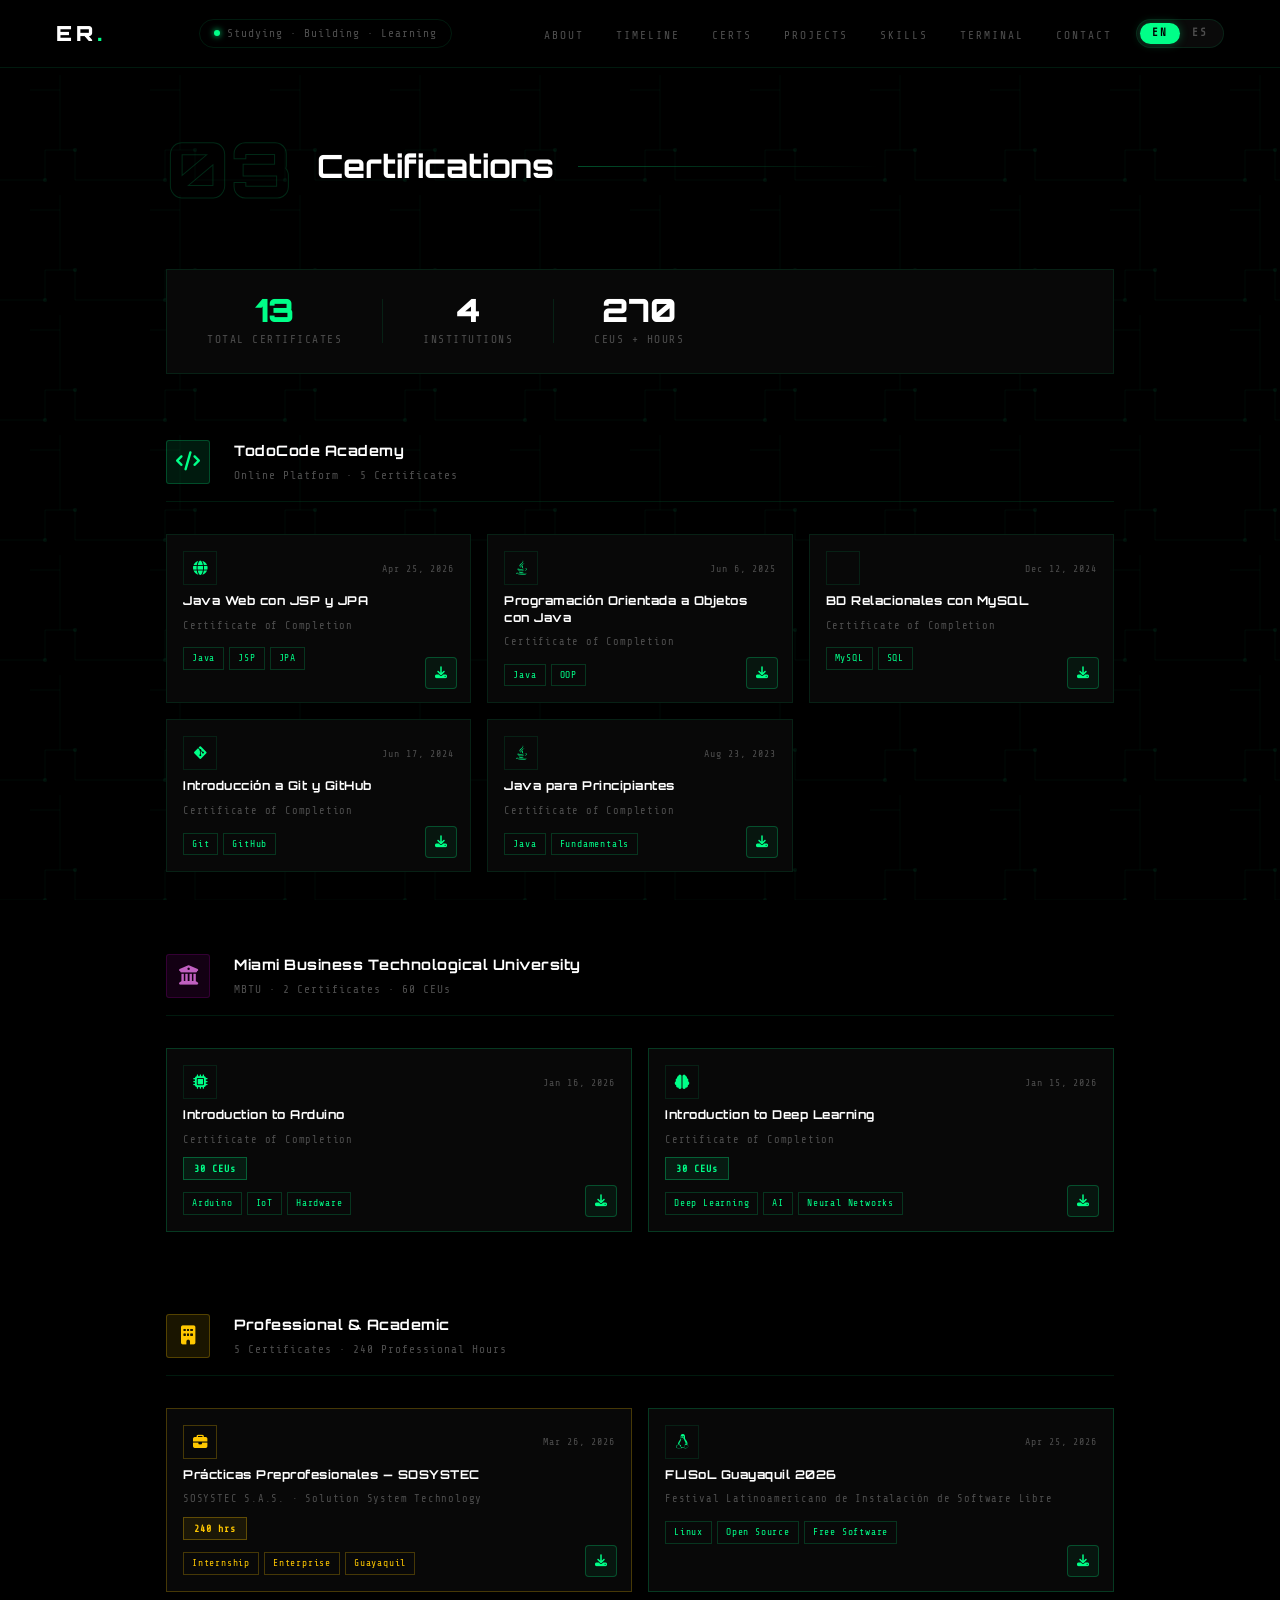
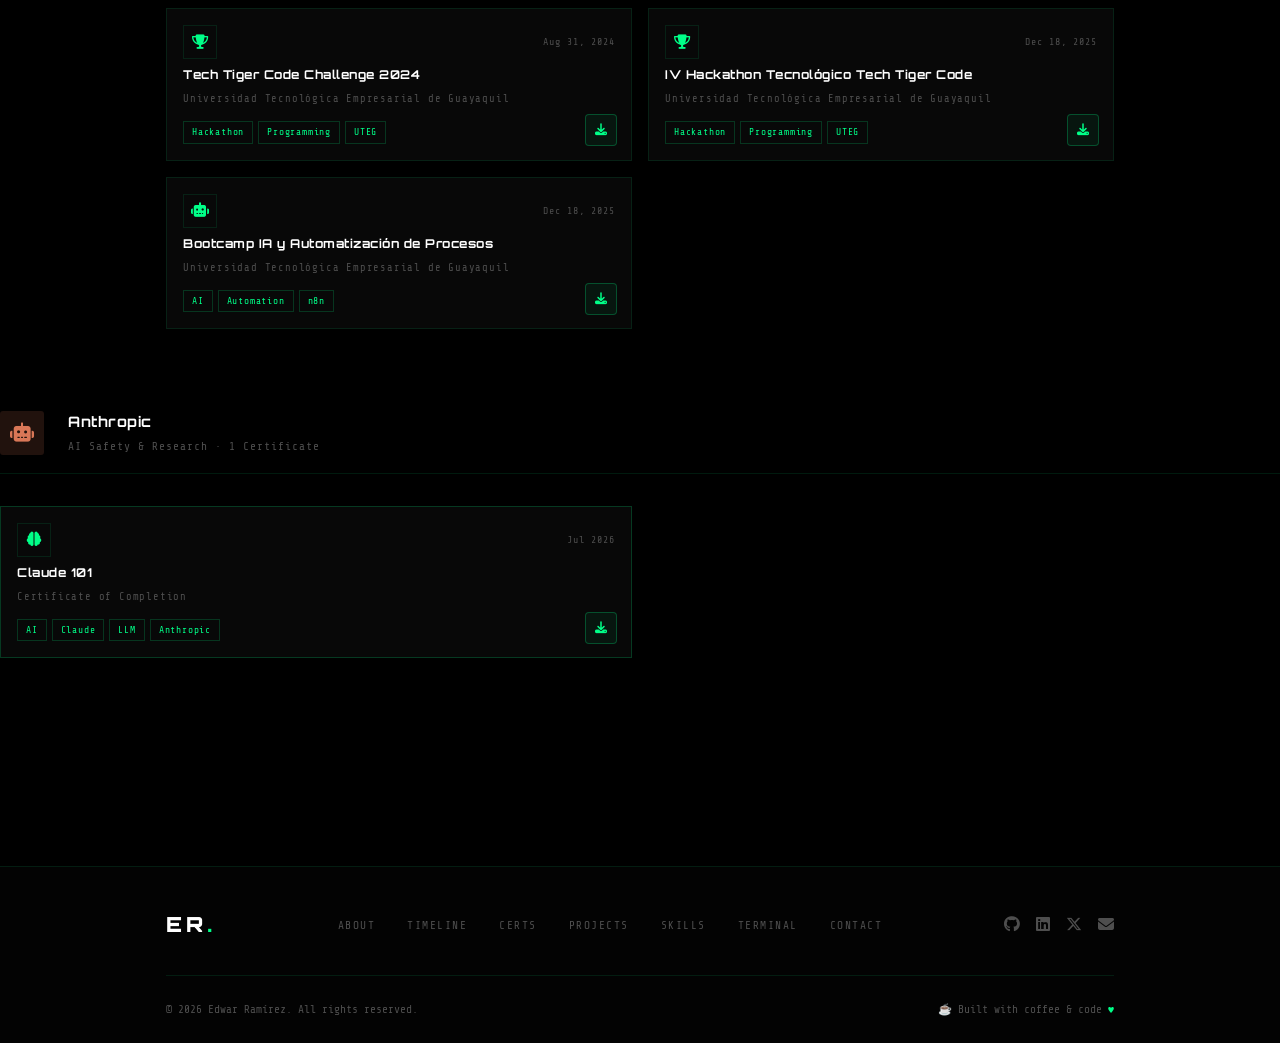
==== commit d98087f0: "feat: add Claude 101 Anthropic certificate" ====
--- a/certs.html
+++ b/certs.html
@@ -25,12 +25,12 @@
       <!-- ── COUNTER STRIP ── -->
       <div class="certs-counter-strip">
         <div class="cert-count-item">
-          <span class="cert-count-n accent">12</span>
+          <span class="cert-count-n accent">13</span>
           <span class="cert-count-l" data-i18n="certs_total">Total Certificates</span>
         </div>
         <div class="cert-count-div"></div>
         <div class="cert-count-item">
-          <span class="cert-count-n">3</span>
+          <span class="cert-count-n">4</span>
           <span class="cert-count-l" data-i18n="certs_institutions">Institutions</span>
         </div>
         <div class="cert-count-div"></div>
@@ -227,6 +227,33 @@
       </div>
 
     </div>
+
+      <!-- BLOCK 4 - AI & Machine Learning -->
+      <div class="cert-block">
+        <div class="cert-block-header">
+          <div class="cert-block-logo" style="background: rgba(217,119,87,.15); color: #d97757;">
+            <i class="fas fa-robot"></i>
+          </div>
+          <div>
+            <p class="cert-block-org">Anthropic</p>
+            <p class="cert-block-sub">AI Safety &amp; Research &middot; 1 Certificate</p>
+          </div>
+        </div>
+
+        <div class="cert-grid cert-grid--2">
+          <div class="cert-card cert-card--featured">
+            <div class="cert-card-top">
+              <div class="cert-ico"><i class="fas fa-brain"></i></div>
+              <span class="cert-date">Jul 2026</span>
+            </div>
+            <p class="cert-name">Claude 101</p>
+            <p class="cert-sub">Certificate of Completion</p>
+            <div class="cert-card-tags"><span>AI</span><span>Claude</span><span>LLM</span><span>Anthropic</span></div>
+            <a href="certificados/cert-claude101-anthropic.html" target="_blank" class="cert-download" title="View Certificate"><i class="fas fa-download"></i></a>
+          </div>
+        </div>
+      </div>
+
   </section>
 
   <div id="footer-placeholder"></div>
--- a/styles.css
+++ b/styles.css
@@ -454,7 +454,7 @@
 .ptags span { font-family:var(--fm); font-size:var(--t-xs); color:var(--g); border:1px solid rgba(0,255,136,.18); padding:3px 10px; letter-spacing:.8px; }
 .snip-badge { font-family:var(--fm); font-size:var(--t-xs); color:var(--gr); border:1px solid var(--br); padding:2px 8px; letter-spacing:1px; flex-shrink:0; }
 
-/* Live code */
+/* ── Mini terminal (compartida por hero y Java Snippet) ── */
 .mini-terminal { background:#050505; border:1px solid rgba(0,255,136,.18); border-radius:6px; overflow:hidden; flex:1; box-shadow:0 0 24px rgba(0,255,136,.05), 0 8px 24px rgba(0,0,0,.5); }
 .mini-terminal .terminal-head { padding:9px 14px; background:#0e0e0e; border-bottom:1px solid rgba(0,255,136,.08); }
 .mini-terminal .terminal-body { padding:14px 16px 16px; }
@@ -462,107 +462,58 @@
 .lcursor { display:inline-block; color:var(--g); animation:blink .9s step-end infinite; text-shadow:0 0 8px rgba(0,255,136,.8); margin-left:1px; font-size:.85em; vertical-align:text-bottom; }
 .kw { color:#7ee8a2; } .cl { color:#00ff88; } .fn { color:#80d8ff; } .str { color:#ffd740; }
 
-/* ── Java Snippet card ── */
+/* ── Java Snippet card layout ── */
 .pcard--code {
   display: grid;
   grid-template-columns: 1fr 1.8fr;
-  min-height: 220px;
+  min-height: 240px;
+  /* anulamos flex heredado de .pcard */
+  flex-direction: unset;
+  height: auto;
 }
 
 .code-left {
-  padding: 24px;
+  padding: var(--sp3);
   display: flex;
   flex-direction: column;
   justify-content: space-between;
-  border-right: 1px solid rgba(255, 255, 255, 0.08);
+  border-right: 1px solid var(--br);
 }
 
 .code-left h3 {
-  font-size: 16px;
-  font-weight: 500;
+  font-family: var(--fd);
+  font-size: .84rem;
+  font-weight: 700;
+  letter-spacing: 1px;
   margin-bottom: 8px;
 }
 
 .code-left p {
-  font-size: 13px;
-  color: var(--color-muted, #8b949e); /* ajusta a tu variable de color secundario */
-  line-height: 1.5;
+  font-size: var(--t-sm);
+  color: var(--gr-l);
+  line-height: 1.7;
   flex: 1;
-  margin-bottom: 16px;
+  margin-bottom: var(--sp3);
 }
 
 .code-right {
-  padding: 16px;
-  background: rgba(0, 0, 0, 0.2);
+  padding: var(--sp3);
   display: flex;
   align-items: stretch;
 }
 
-/* ── Terminal ── */
-.mini-terminal {
-  width: 100%;
-  background: #0d1117;
-  border-radius: 8px;
-  border: 1px solid #30363d;
-  overflow: hidden;
+/* La terminal dentro de .code-right ocupa todo el alto disponible */
+.code-right .mini-terminal {
+  flex: 1;
   display: flex;
   flex-direction: column;
 }
 
-.terminal-head {
-  background: #161b22;
-  border-bottom: 1px solid #30363d;
-  padding: 9px 14px;
-  display: flex;
-  align-items: center;
-  gap: 8px;
-}
-
-.t-btn {
-  width: 11px;
-  height: 11px;
-  border-radius: 50%;
-  display: inline-block;
-}
-.t-red    { background: #ff5f57; }
-.t-yellow { background: #febc2e; }
-.t-green  { background: #28c840; }
-
-.t-label {
-  font-size: 11px;
-  color: #8b949e;
-  font-family: 'Share Tech Mono', monospace;
-  margin-left: 6px;
-}
-
-.terminal-body {
-  padding: 14px 18px;
+.code-right .mini-terminal .terminal-body {
   flex: 1;
+  padding: 14px 16px;
   display: flex;
   align-items: flex-start;
-}
-
-.codebox {
-  font-family: 'Share Tech Mono', monospace;
-  font-size: 13px;
-  line-height: 1.7;
-  white-space: pre;
-  color: #c9d1d9;
-  background: transparent;
-  border: none;
-  margin: 0;
-  padding: 0;
-}
-
-.lcursor {
-  display: inline-block;
-  animation: blink 1s step-end infinite;
-  color: #3fb950;
-}
-
-@keyframes blink {
-  0%, 100% { opacity: 1; }
-  50%       { opacity: 0; }
 }
 
 /* List view */
@@ -735,24 +686,18 @@
   .tl-row { grid-template-columns:110px 20px 1fr; }
   .pcard-img, .pcard-icon { height:180px; }
 
-  /* Java Snippet — columna en tablet */
+  /* Java Snippet — apilado en tablet */
   .pcard--code {
     grid-column: span 2;
-    flex-direction: column;
+    grid-template-columns: 1fr;
   }
-  .pcard--code .pcard-body {
-    grid-template-columns: 1fr;
-    grid-template-rows: auto auto auto;
+  .code-left {
+    border-right: none;
+    border-bottom: 1px solid var(--br);
+    padding-bottom: var(--sp3);
   }
-  .pcard--code .mini-terminal {
-    grid-column: 1;
-    grid-row: 2;
-    min-height: 200px;
-    height: 200px;
-  }
-  .pcard--code .ptags {
-    grid-column: 1;
-    grid-row: 3;
+  .code-right .mini-terminal {
+    min-height: 220px;
   }
 }
 
@@ -788,10 +733,14 @@
   .footer-links { gap:var(--sp2); flex-wrap:wrap; }
   .footer-bot { flex-direction:column; align-items:flex-start; }
 
-  /* Java Snippet — una sola columna en móvil */
-  .pcard--code { grid-column: span 1; flex-direction: column; }
-  .pcard--code .pcard-body { grid-template-columns: 1fr; }
-  .pcard--code .mini-terminal { grid-column: 1; grid-row: 2; height: 180px; min-height: 180px; }
+  /* Java Snippet — una columna en móvil */
+  .pcard--code {
+    grid-column: span 1;
+    grid-template-columns: 1fr;
+  }
+  .code-right .mini-terminal {
+    min-height: 180px;
+  }
 }
 
 /* ───────────────────────────────────────────
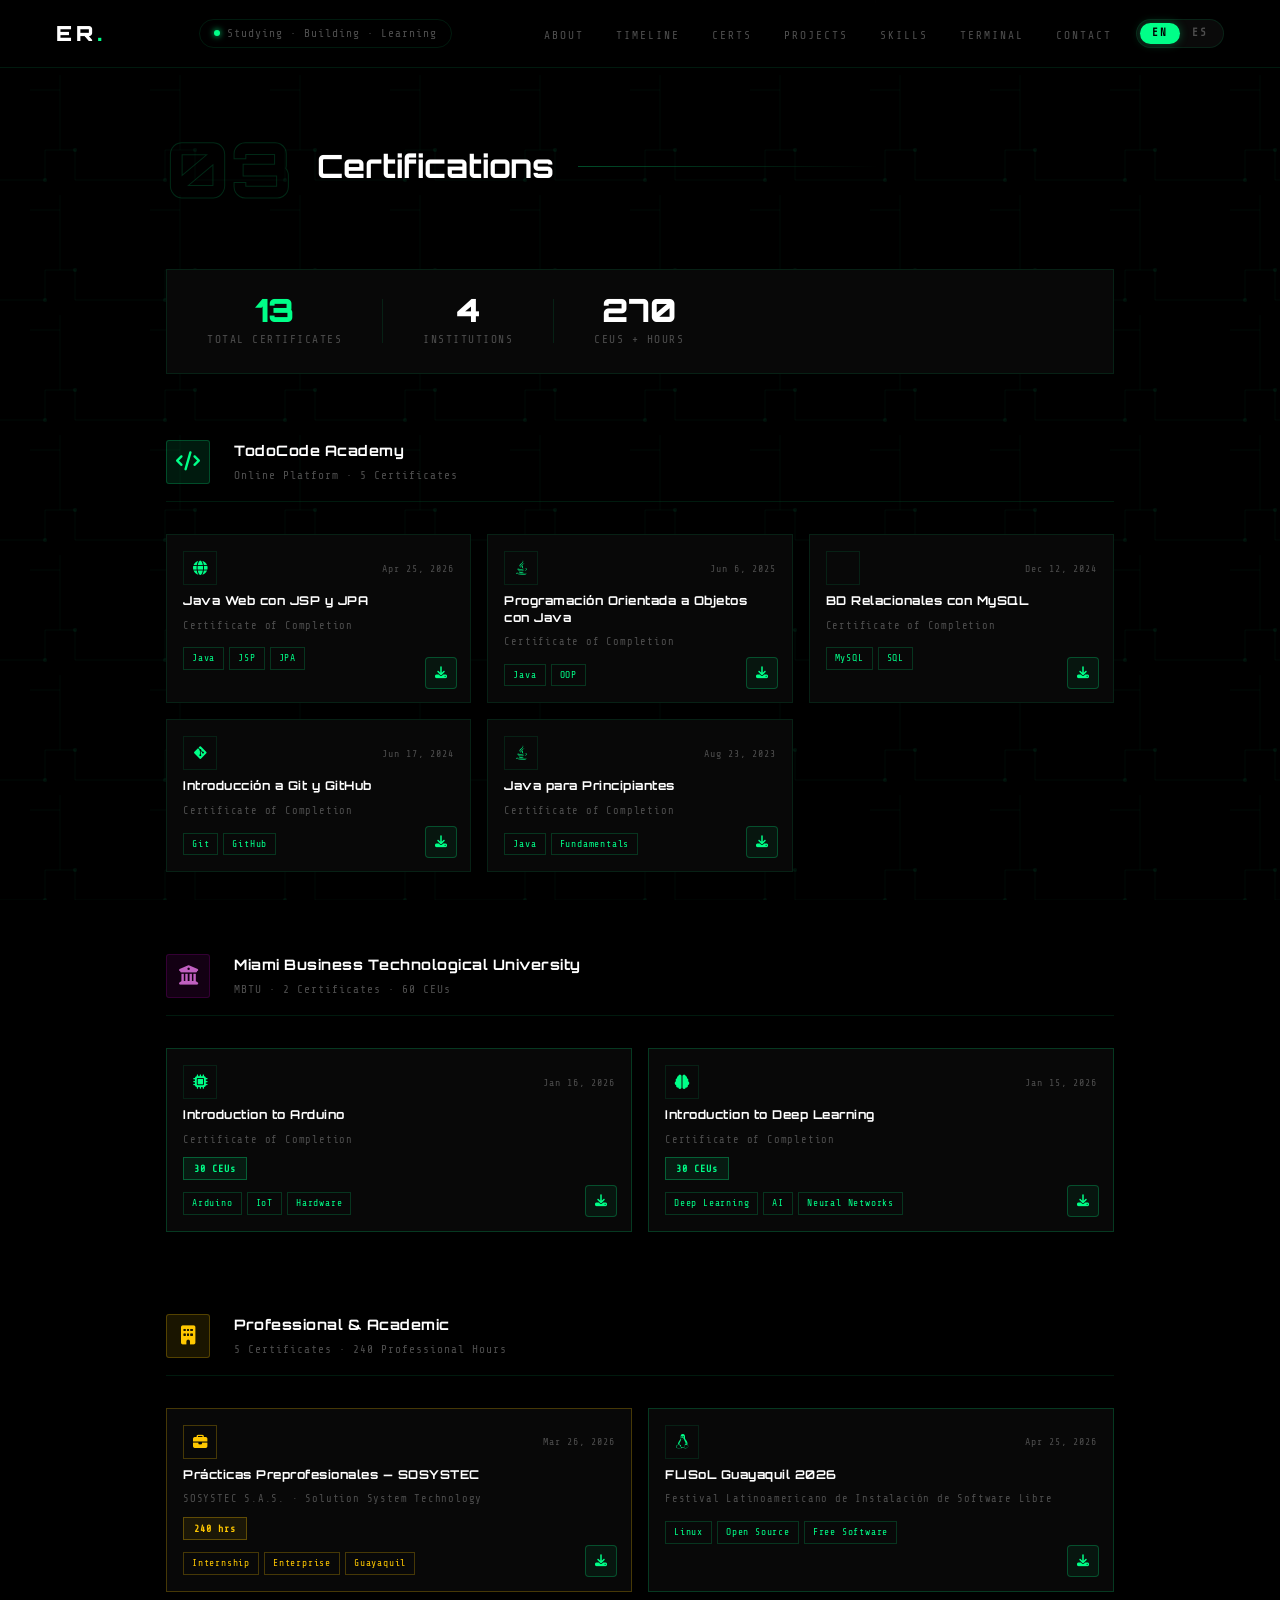
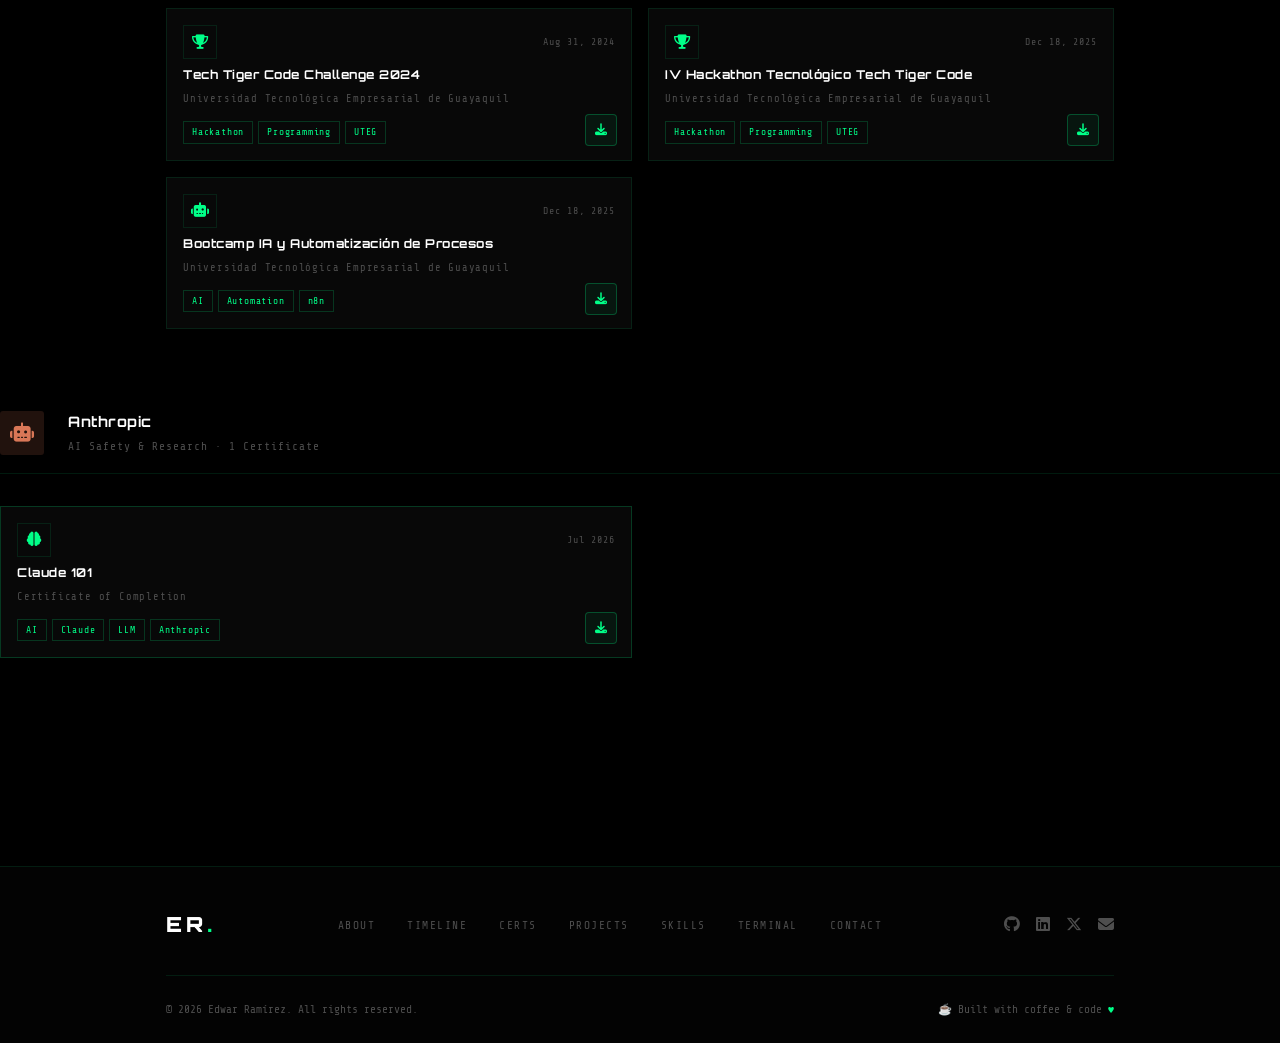
==== commit e378b6cd: "feat: add Claude 101 Anthropic PDF certificate" ====
--- a/certs.html
+++ b/certs.html
@@ -249,7 +249,7 @@
             <p class="cert-name">Claude 101</p>
             <p class="cert-sub">Certificate of Completion</p>
             <div class="cert-card-tags"><span>AI</span><span>Claude</span><span>LLM</span><span>Anthropic</span></div>
-            <a href="certificados/cert-claude101-anthropic.html" target="_blank" class="cert-download" title="View Certificate"><i class="fas fa-download"></i></a>
+            <a href="certificados/CERTIFICADO-CLAUDE101-ANTHROPIC.pdf" target="_blank" class="cert-download" title="View Certificate"><i class="fas fa-download"></i></a>
           </div>
         </div>
       </div>
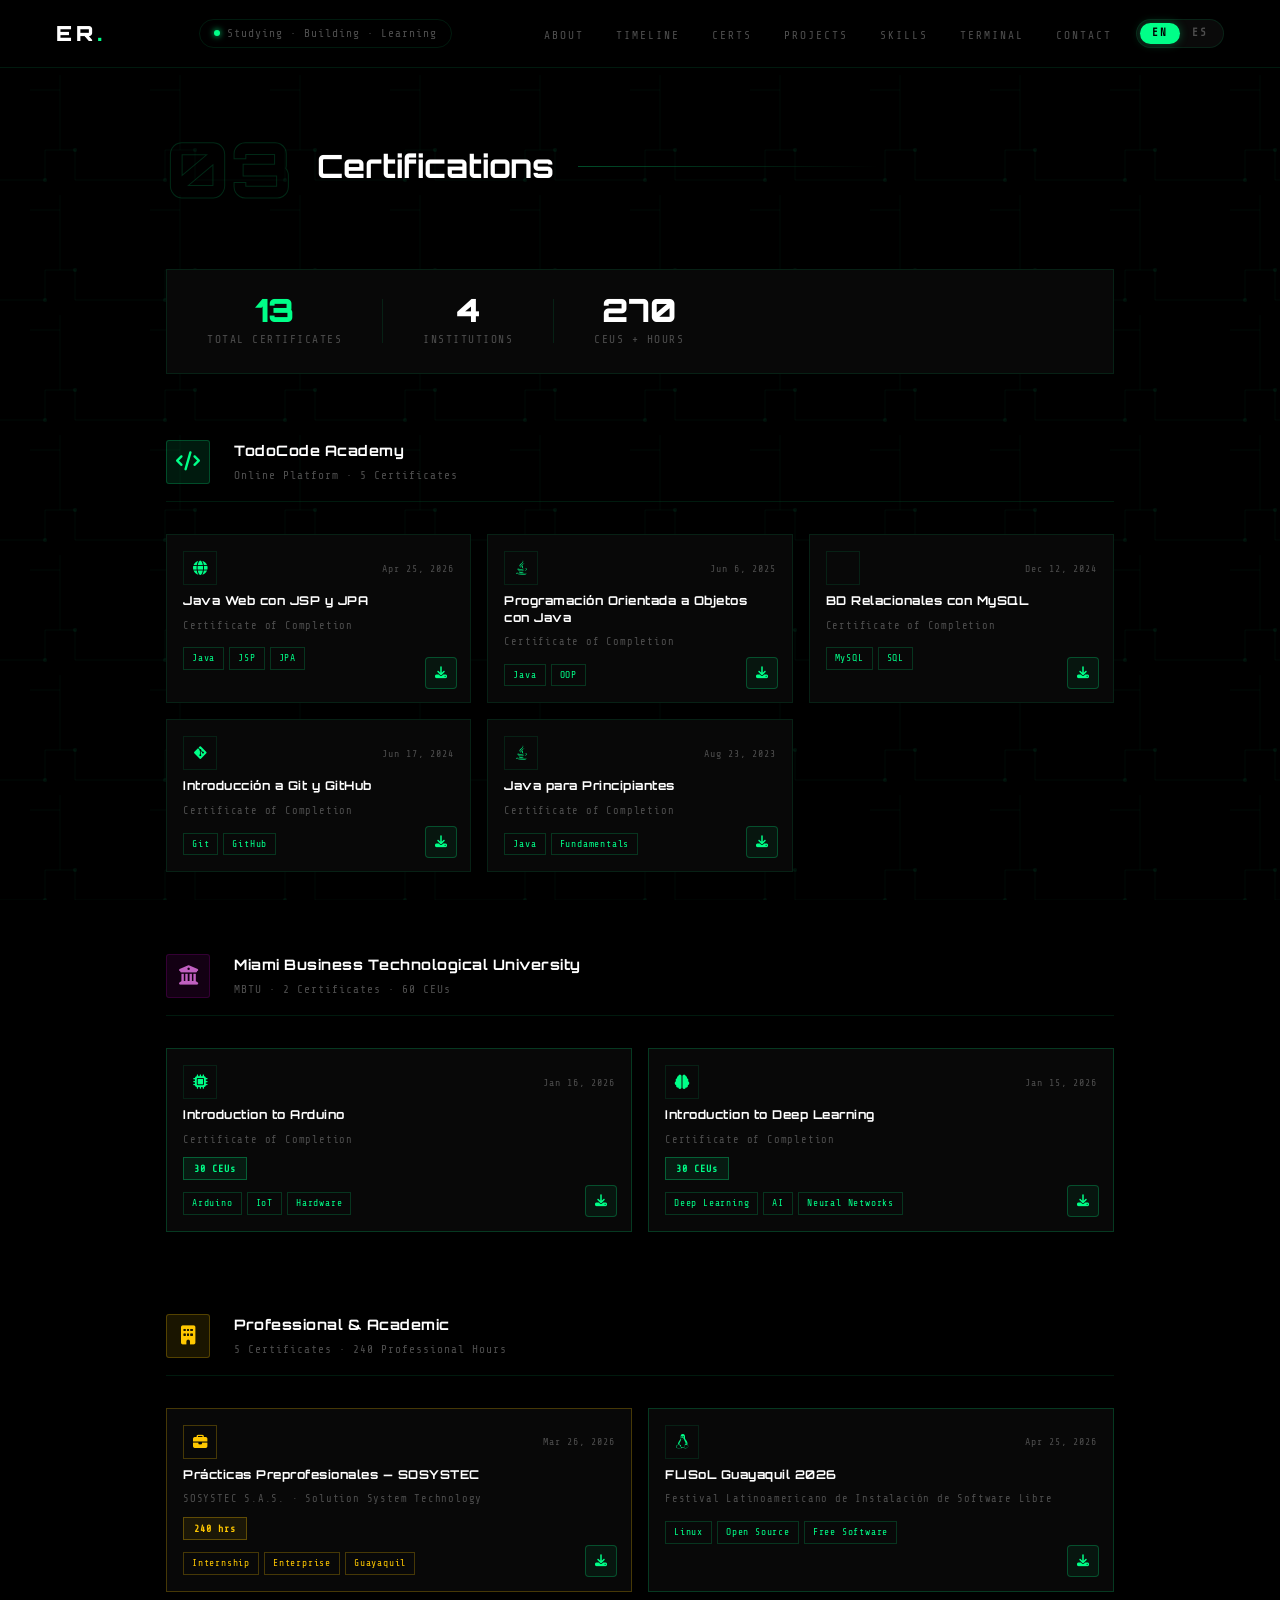
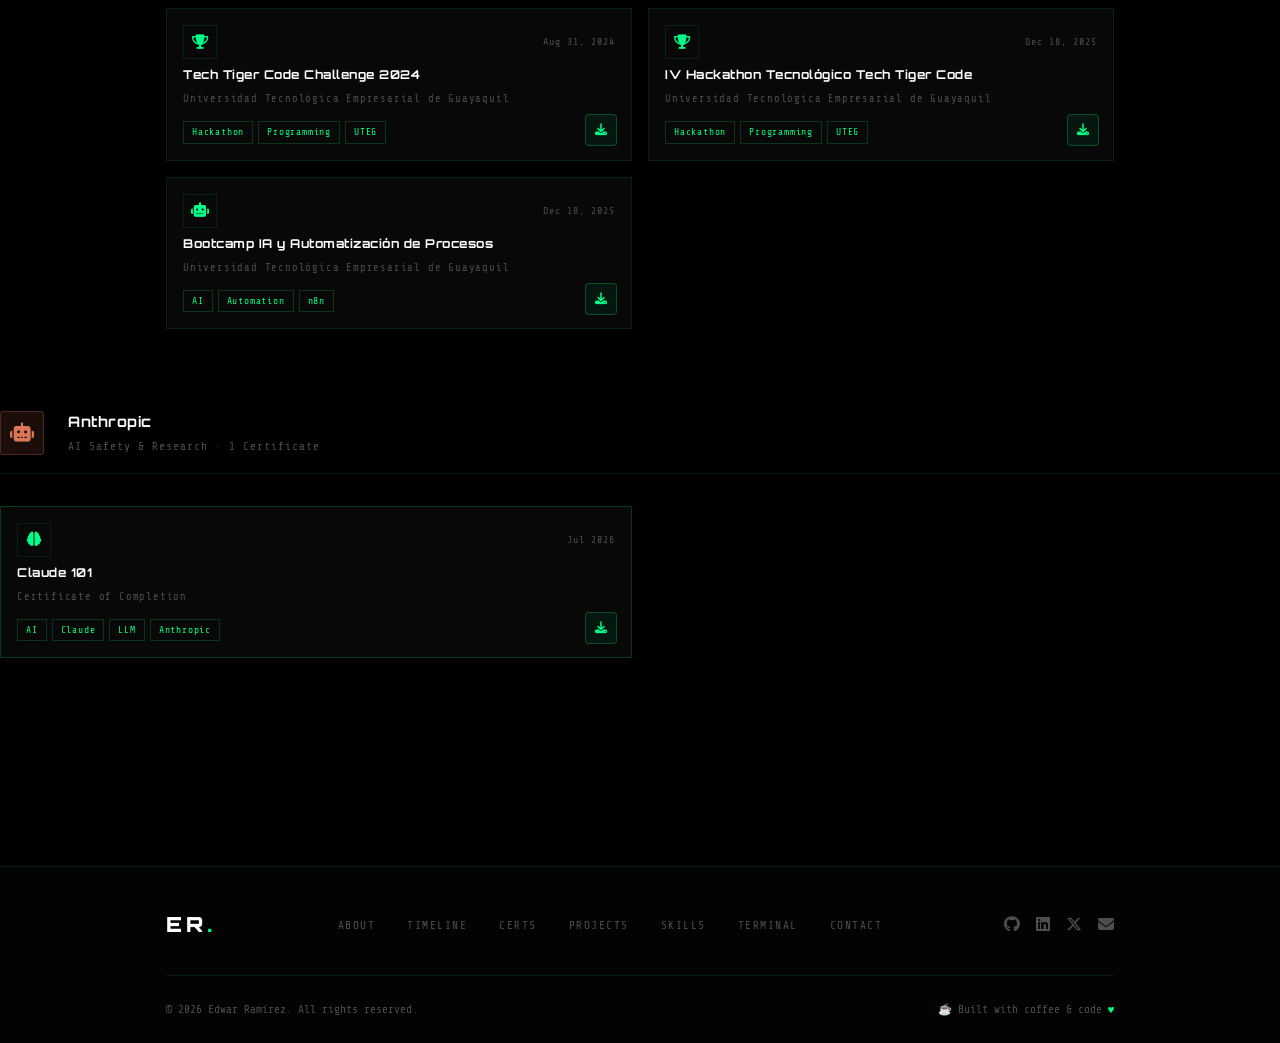
==== commit 8a336706: "fix: style Anthropic block to match existing certificate blocks" ====
--- a/certs.html
+++ b/certs.html
@@ -228,15 +228,17 @@
 
     </div>
 
-      <!-- BLOCK 4 - AI & Machine Learning -->
-      <div class="cert-block">
-        <div class="cert-block-header">
-          <div class="cert-block-logo" style="background: rgba(217,119,87,.15); color: #d97757;">
+      <!-- ══════════════════════════════
+           BLOCK 4 — AI & Machine Learning
+      ══════════════════════════════ -->
+      <div class="cert-block">
+        <div class="cert-block-header">
+          <div class="cert-block-logo anthropic">
             <i class="fas fa-robot"></i>
           </div>
           <div>
             <p class="cert-block-org">Anthropic</p>
-            <p class="cert-block-sub">AI Safety &amp; Research &middot; 1 Certificate</p>
+            <p class="cert-block-sub" data-i18n="certs_anthropic_sub">AI Safety &amp; Research · 1 Certificate</p>
           </div>
         </div>
 
@@ -246,10 +248,10 @@
               <div class="cert-ico"><i class="fas fa-brain"></i></div>
               <span class="cert-date">Jul 2026</span>
             </div>
-            <p class="cert-name">Claude 101</p>
-            <p class="cert-sub">Certificate of Completion</p>
+            <p class="cert-name" data-i18n="c_claude101">Claude 101</p>
+            <p class="cert-sub" data-i18n="cert_completion">Certificate of Completion</p>
             <div class="cert-card-tags"><span>AI</span><span>Claude</span><span>LLM</span><span>Anthropic</span></div>
-            <a href="certificados/CERTIFICADO-CLAUDE101-ANTHROPIC.pdf" target="_blank" class="cert-download" title="View Certificate"><i class="fas fa-download"></i></a>
+            <a href="certificados/CERTIFICADO-CLAUDE101-ANTHROPIC.pdf" target="_blank" class="cert-download" title="Download Certificate"><i class="fas fa-download"></i></a>
           </div>
         </div>
       </div>
--- a/styles.css
+++ b/styles.css
@@ -390,6 +390,7 @@
 .cert-block-logo.todocode { background:rgba(0,255,136,.1); color:var(--g); border:1px solid rgba(0,255,136,.22); }
 .cert-block-logo.mbtu     { background:rgba(128,0,128,.15); color:#c060c0; border:1px solid rgba(128,0,128,.3); }
 .cert-block-logo.sosystec { background:rgba(255,200,0,.1); color:#ffc800; border:1px solid rgba(255,200,0,.25); }
+.cert-block-logo.anthropic { background:rgba(217,119,87,.12); color:#d97757; border:1px solid rgba(217,119,87,.25); }
 .cert-block-org { font-family:var(--fd); font-size:.9rem; font-weight:700; letter-spacing:.5px; }
 .cert-block-sub { font-family:var(--fm); font-size:var(--t-xs); color:var(--gr); letter-spacing:1px; margin-top:3px; }
 .cert-grid { display:grid; grid-template-columns:repeat(3,1fr); gap:var(--sp2); }
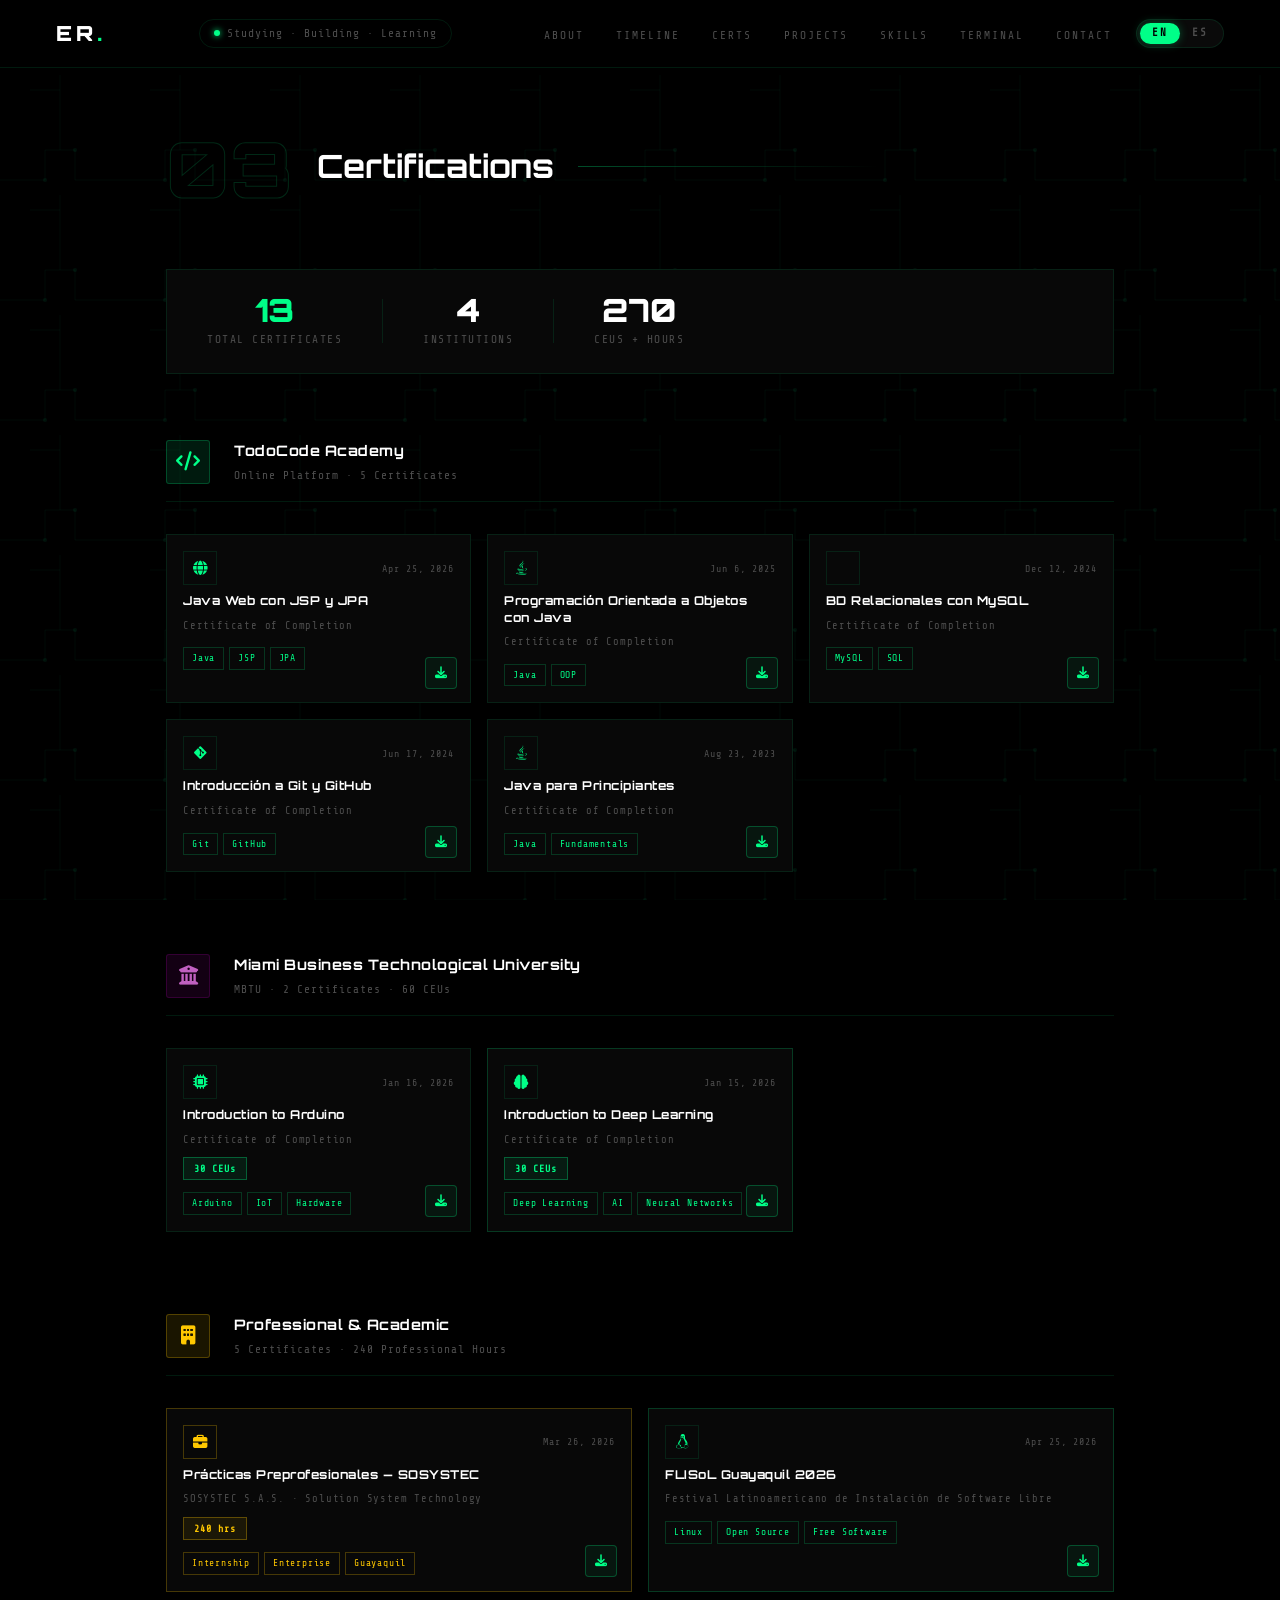
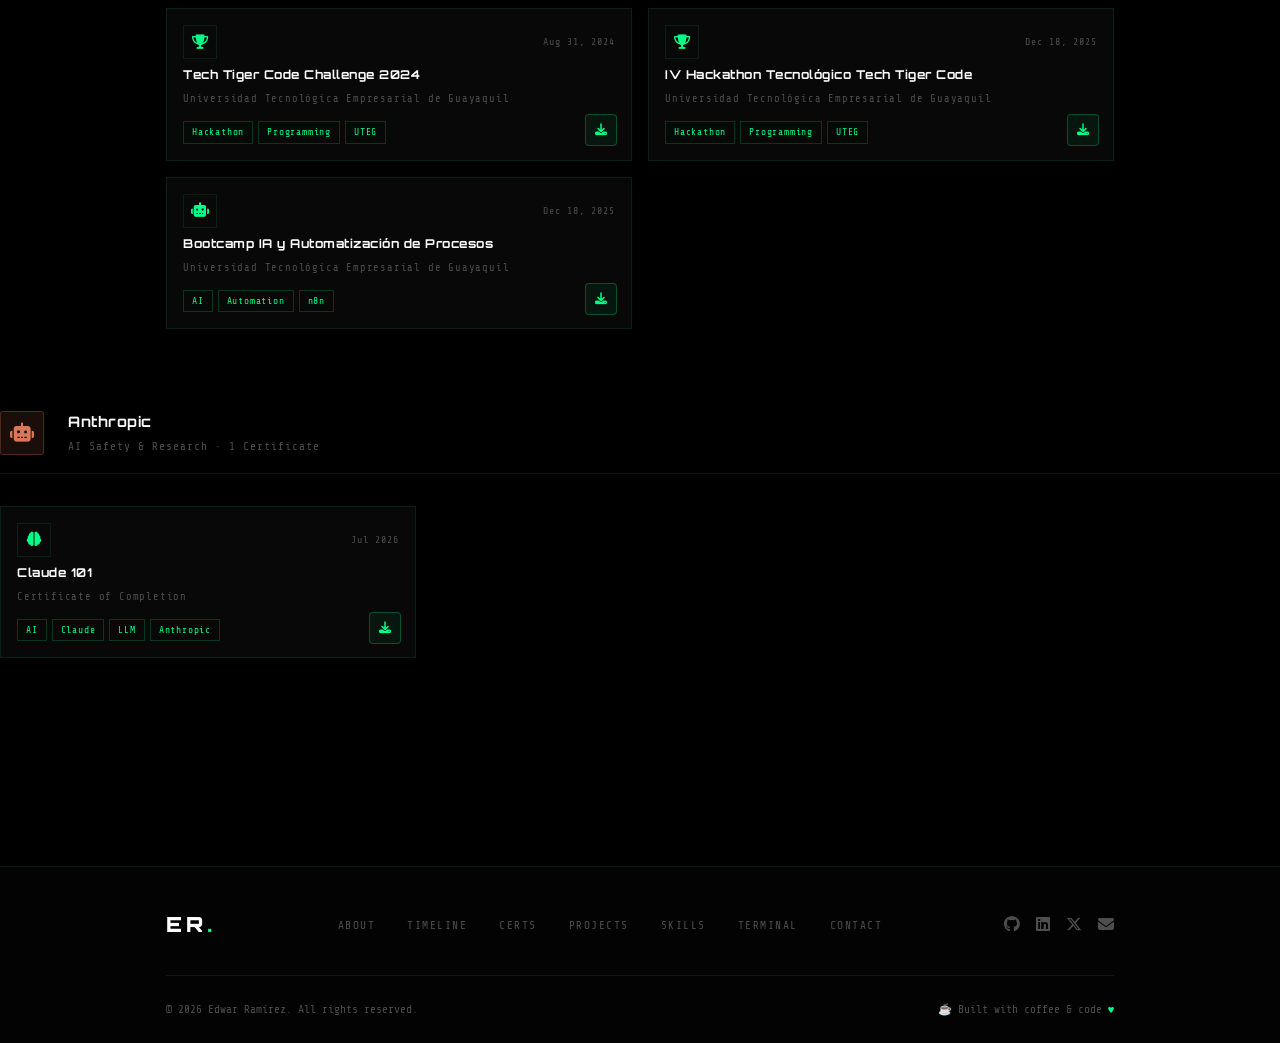
==== commit e4512913: "fix: remove cert-grid--2 and cert-card--featured from Anthropic block" ====
--- a/certs.html
+++ b/certs.html
@@ -126,8 +126,8 @@
           </div>
         </div>
 
-        <div class="cert-grid cert-grid--2">
-          <div class="cert-card cert-card--featured">
+        <div class="cert-grid">
+          <div class="cert-card">
             <div class="cert-card-top">
               <div class="cert-ico"><i class="fas fa-microchip"></i></div>
               <span class="cert-date">Jan 16, 2026</span>
@@ -242,8 +242,8 @@
           </div>
         </div>
 
-        <div class="cert-grid cert-grid--2">
-          <div class="cert-card cert-card--featured">
+        <div class="cert-grid">
+          <div class="cert-card">
             <div class="cert-card-top">
               <div class="cert-ico"><i class="fas fa-brain"></i></div>
               <span class="cert-date">Jul 2026</span>
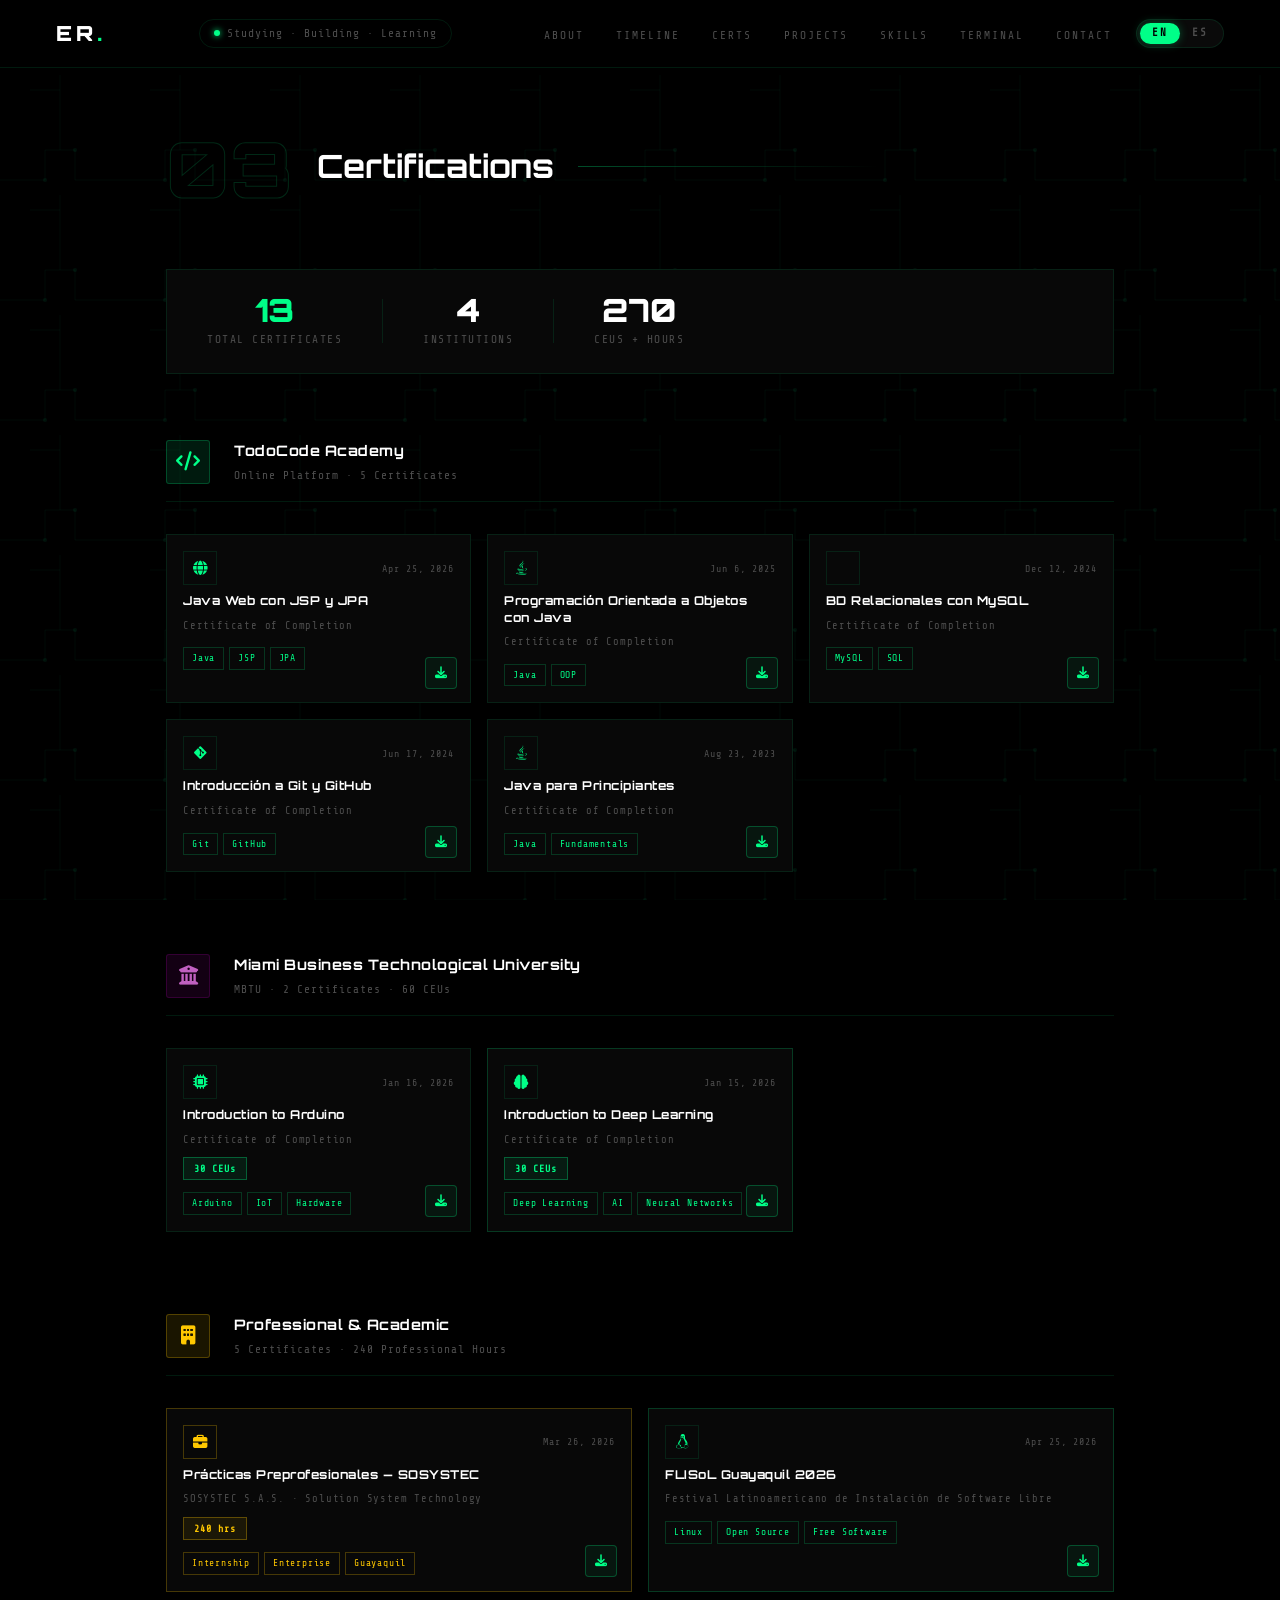
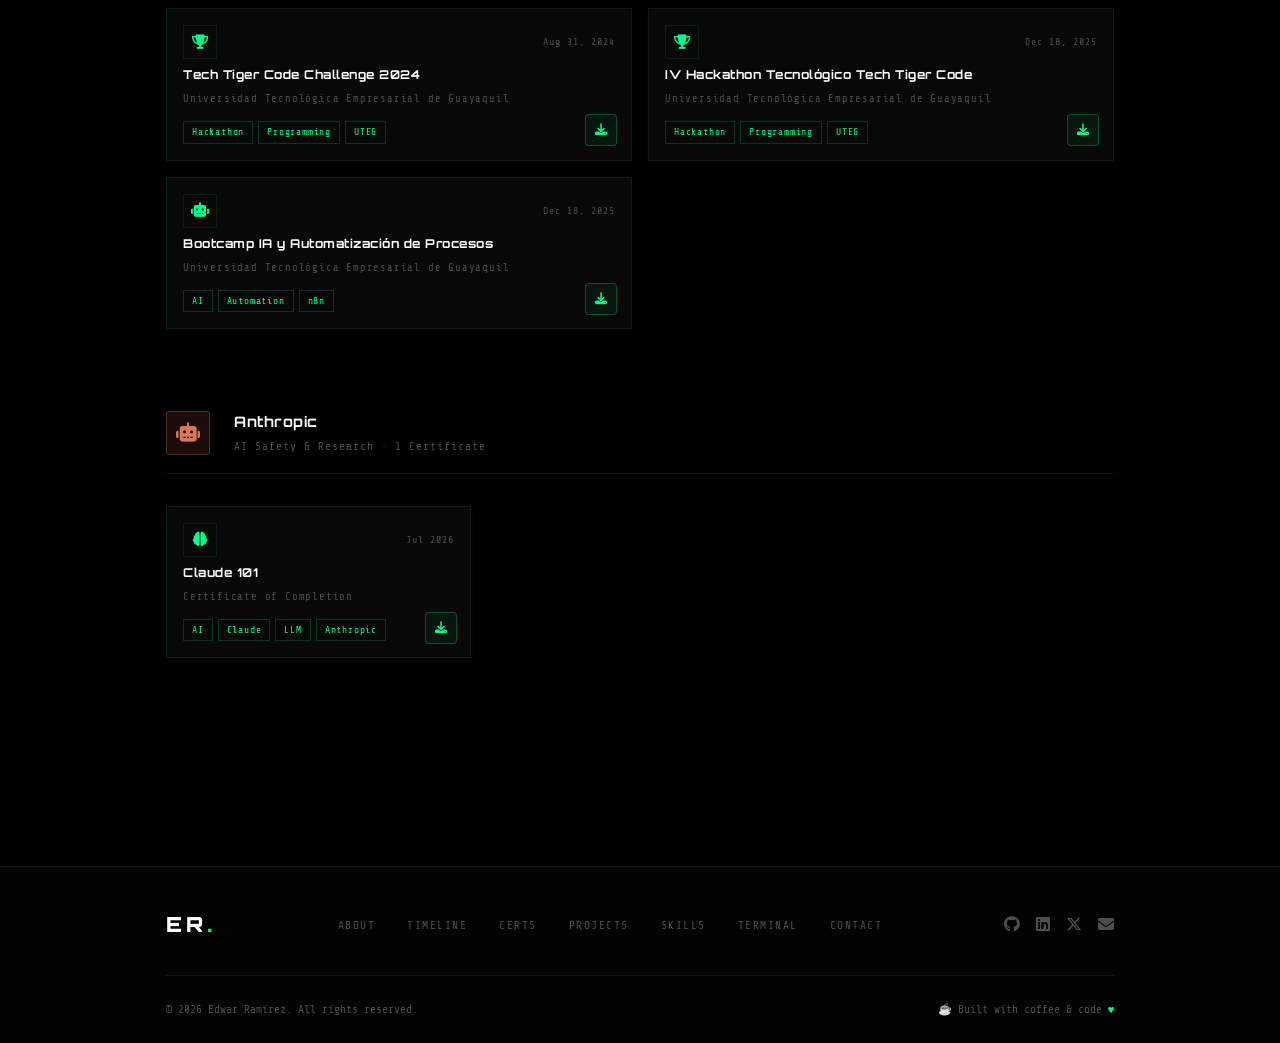
==== commit 1ce5c298: "fix: move Anthropic block inside wrap div with other blocks" ====
--- a/certs.html
+++ b/certs.html
@@ -226,8 +226,6 @@
         </div>
       </div>
 
-    </div>
-
       <!-- ══════════════════════════════
            BLOCK 4 — AI & Machine Learning
       ══════════════════════════════ -->
@@ -255,6 +253,8 @@
           </div>
         </div>
       </div>
+
+    </div>
 
   </section>
 
